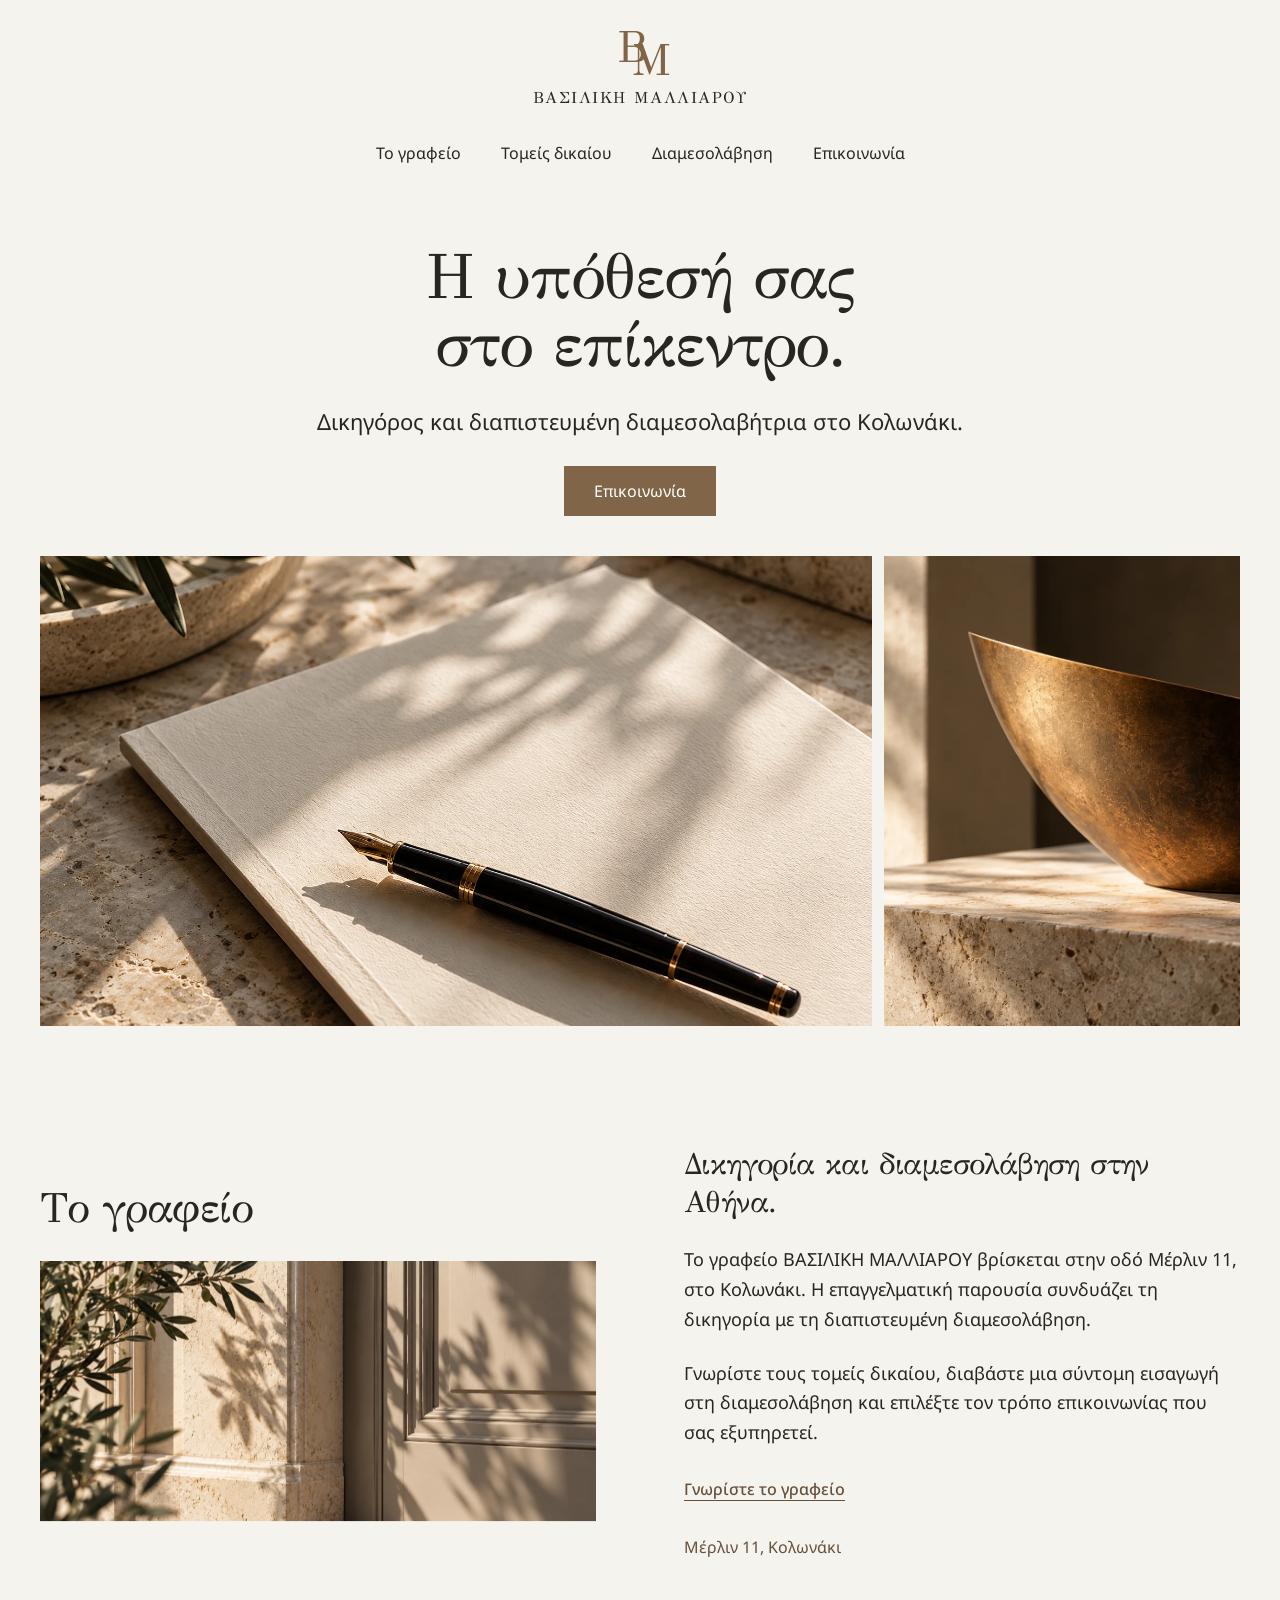
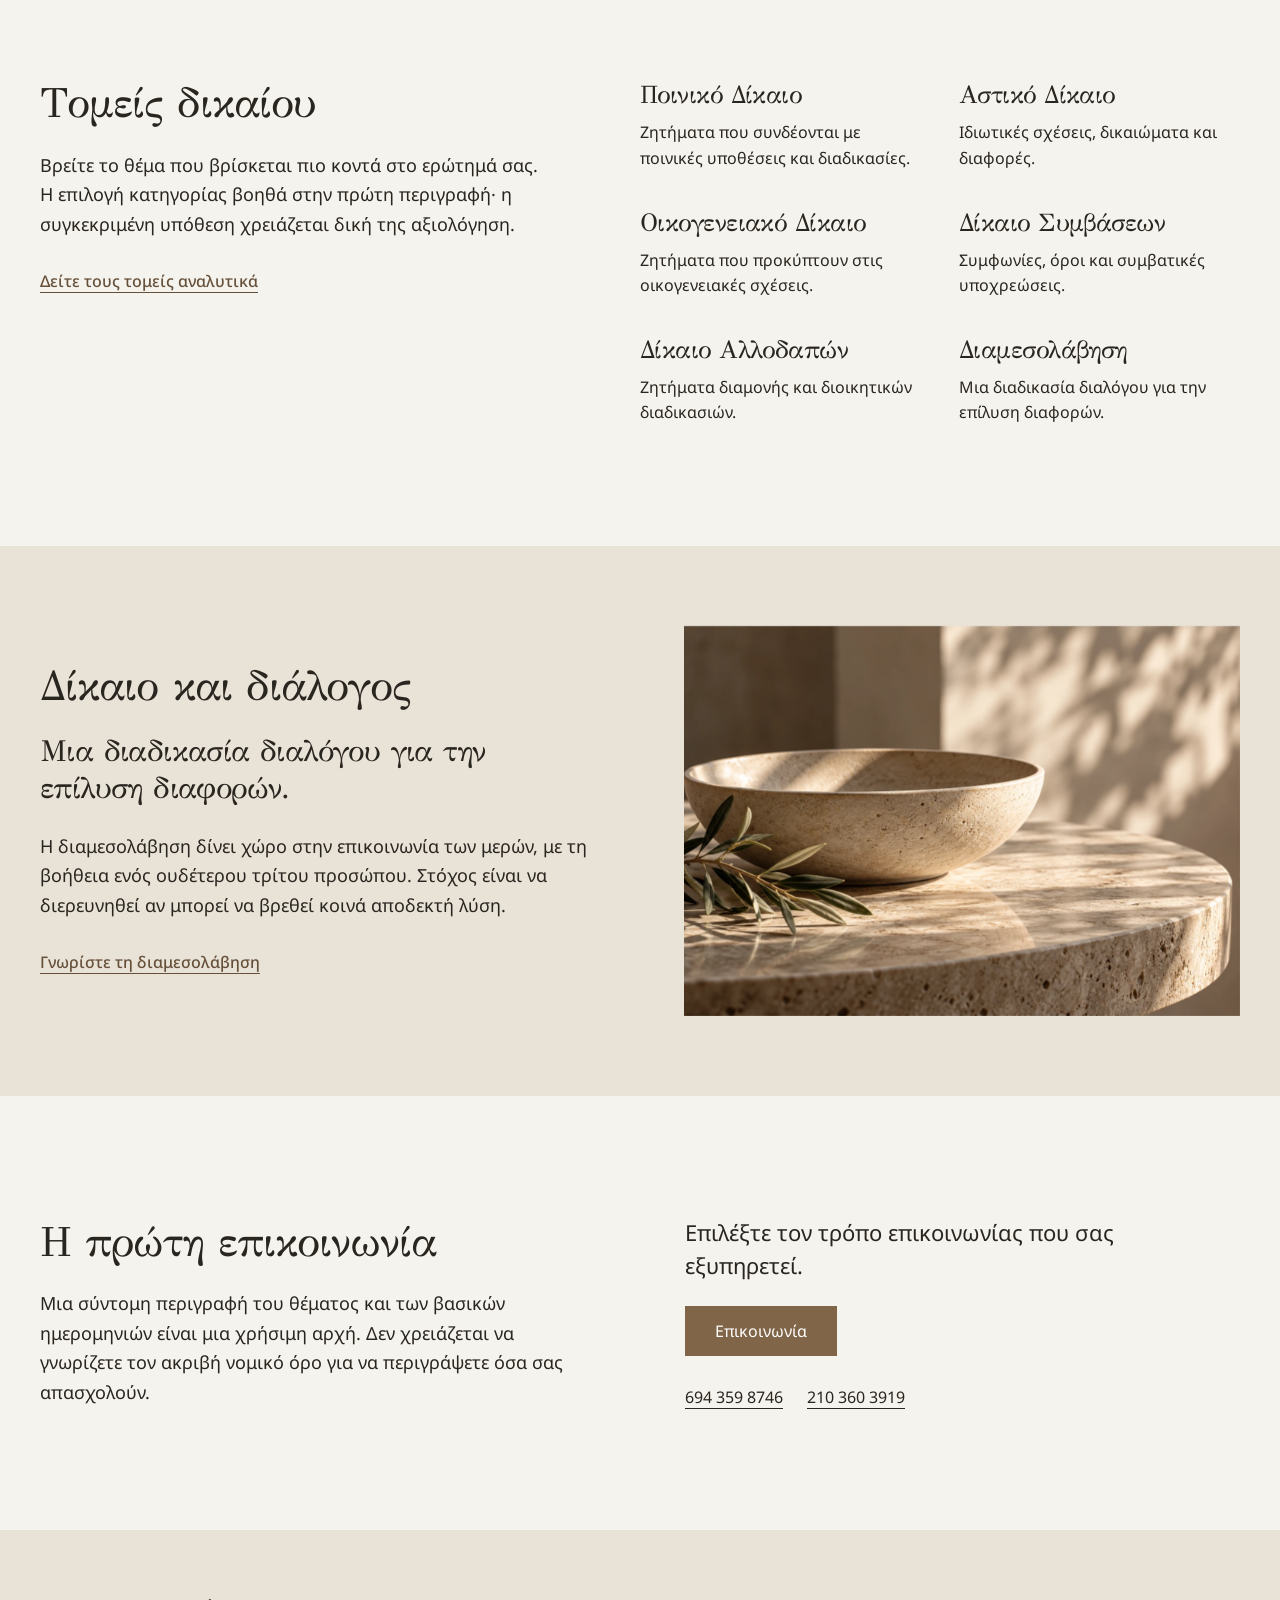
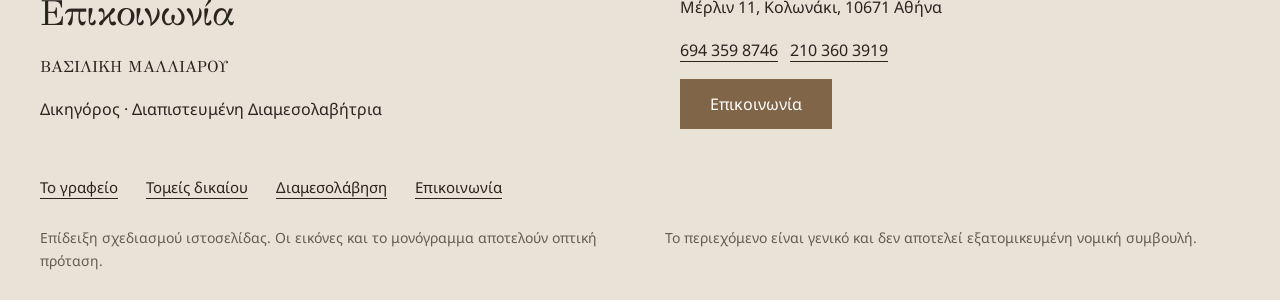
==== site/index.html @ a8877776 "Publish ivory and bronze law office demo" ====
<!doctype html>
<html lang="el"><head><meta charset="utf-8"><meta name="viewport" content="width=device-width,initial-scale=1"><meta name="robots" content="noindex,nofollow"><meta name="description" content="Δικηγορία και διαπιστευμένη διαμεσολάβηση στο Κολωνάκι. Το γραφείο, οι τομείς δικαίου και η επικοινωνία."><title>ΒΑΣΙΛΙΚΗ ΜΑΛΛΙΑΡΟΥ | Δικηγόρος στο Κολωνάκι</title><link rel="icon" href="favicon.svg" type="image/svg+xml"><link rel="preload" href="assets/gfs-didot.ttf" as="font" type="font/ttf" crossorigin><link rel="preload" href="assets/noto-sans.ttf" as="font" type="font/ttf" crossorigin><link rel="stylesheet" href="styles.css"><script src="site.js" defer></script></head><body><a class="skip" href="#main">Μετάβαση στο περιεχόμενο</a><header class="site-header"><div class="wrap header-inner"><a class="brand reveal" href="index.html" aria-label="ΒΑΣΙΛΙΚΗ ΜΑΛΛΙΑΡΟΥ — Αρχική"><span class="monogram" aria-hidden="true"><span>Β</span><span>Μ</span></span><span class="brand-name">ΒΑΣΙΛΙΚΗ ΜΑΛΛΙΑΡΟΥ</span></a><button class="menu-toggle" type="button" aria-controls="navigation" aria-expanded="false">Μενού</button><nav class="primary-nav reveal" id="navigation" aria-label="Κύρια πλοήγηση" style="--delay:60ms"><a href="grafeio.html">Το γραφείο</a><a href="tomeis.html">Τομείς δικαίου</a><a href="diamesolavisi.html">Διαμεσολάβηση</a><a href="epikoinonia.html">Επικοινωνία</a></nav></div></header><main id="main"><div class="wrap"><section class="hero"><h1 class="reveal" style="--delay:120ms">Η υπόθεσή σας<br>στο επίκεντρο.</h1><p class="lead reveal" style="--delay:180ms">Δικηγόρος και διαπιστευμένη διαμεσολαβήτρια στο Κολωνάκι.</p><div class="reveal" style="--delay:240ms"><a class="button" href="epikoinonia.html">Επικοινωνία</a></div></section><div class="hero-diptych"><figure class=" reveal"><img src="assets/paper-pen.webp" alt="" width="1600" height="1067" loading="eager" fetchpriority="high" decoding="async" style=""></figure><figure class=" reveal"><img src="assets/bronze-stone.webp" alt="" width="1600" height="1067" loading="lazy" decoding="async" style=""></figure></div><section class="section split"><div><h2 class="reveal">Το γραφείο</h2><figure class="office-photo reveal"><img src="assets/light-door.webp" alt="" width="1600" height="1067" loading="lazy" decoding="async" style=""></figure></div><div class="reveal"><p class="statement">Δικηγορία και διαμεσολάβηση στην Αθήνα.</p><p>Το γραφείο ΒΑΣΙΛΙΚΗ ΜΑΛΛΙΑΡΟΥ βρίσκεται στην οδό Μέρλιν 11, στο Κολωνάκι. Η επαγγελματική παρουσία συνδυάζει τη δικηγορία με τη διαπιστευμένη διαμεσολάβηση.</p><p>Γνωρίστε τους τομείς δικαίου, διαβάστε μια σύντομη εισαγωγή στη διαμεσολάβηση και επιλέξτε τον τρόπο επικοινωνίας που σας εξυπηρετεί.</p><a class="text-link" href="grafeio.html">Γνωρίστε το γραφείο</a><p class="location">Μέρλιν 11, Κολωνάκι</p></div></section><section class="section practice-overview" style="padding-top:0"><div class="section-heading reveal"><h2>Τομείς δικαίου</h2><p>Βρείτε το θέμα που βρίσκεται πιο κοντά στο ερώτημά σας. Η επιλογή κατηγορίας βοηθά στην πρώτη περιγραφή· η συγκεκριμένη υπόθεση χρειάζεται δική της αξιολόγηση.</p><a class="text-link" href="tomeis.html">Δείτε τους τομείς αναλυτικά</a></div><div class="practice-links"><a class="reveal" href="tomeis.html#poiniko"><h3>Ποινικό Δίκαιο</h3><p>Ζητήματα που συνδέονται με ποινικές υποθέσεις και διαδικασίες.</p></a><a class="reveal" href="tomeis.html#astiko"><h3>Αστικό Δίκαιο</h3><p>Ιδιωτικές σχέσεις, δικαιώματα και διαφορές.</p></a><a class="reveal" href="tomeis.html#oikogeneiako"><h3>Οικογενειακό Δίκαιο</h3><p>Ζητήματα που προκύπτουν στις οικογενειακές σχέσεις.</p></a><a class="reveal" href="tomeis.html#symvaseis"><h3>Δίκαιο Συμβάσεων</h3><p>Συμφωνίες, όροι και συμβατικές υποχρεώσεις.</p></a><a class="reveal" href="tomeis.html#allodapon"><h3>Δίκαιο Αλλοδαπών</h3><p>Ζητήματα διαμονής και διοικητικών διαδικασιών.</p></a><a class="reveal" href="tomeis.html#diamesolavisi"><h3>Διαμεσολάβηση</h3><p>Μια διαδικασία διαλόγου για την επίλυση διαφορών.</p></a></div></section></div><section class="tone"><div class="wrap split"><div class="reveal"><h2>Δίκαιο και διάλογος</h2><p class="statement">Μια διαδικασία διαλόγου για την επίλυση διαφορών.</p><p>Η διαμεσολάβηση δίνει χώρο στην επικοινωνία των μερών, με τη βοήθεια ενός ουδέτερου τρίτου προσώπου. Στόχος είναι να διερευνηθεί αν μπορεί να βρεθεί κοινά αποδεκτή λύση.</p><a class="text-link" href="diamesolavisi.html">Γνωρίστε τη διαμεσολάβηση</a></div><figure class="feature-photo reveal"><img src="assets/quiet-table.webp" alt="" width="1600" height="1067" loading="lazy" decoding="async" style=""></figure></div></section><section class="section wrap contact-close"><div class="reveal"><h2>Η πρώτη επικοινωνία</h2><p>Μια σύντομη περιγραφή του θέματος και των βασικών ημερομηνιών είναι μια χρήσιμη αρχή. Δεν χρειάζεται να γνωρίζετε τον ακριβή νομικό όρο για να περιγράψετε όσα σας απασχολούν.</p></div><div class="reveal"><p class="lead">Επιλέξτε τον τρόπο επικοινωνίας που σας εξυπηρετεί.</p><a class="button" href="epikoinonia.html">Επικοινωνία</a><div class="contact-inline"><a href="tel:+306943598746">694 359 8746</a><a href="tel:+302103603919">210 360 3919</a></div></div></section></main><footer class="site-footer"><div class="wrap"><div class="footer-main"><div><h2>Επικοινωνία</h2><p class="footer-brand">ΒΑΣΙΛΙΚΗ ΜΑΛΛΙΑΡΟΥ</p><p>Δικηγόρος · Διαπιστευμένη Διαμεσολαβήτρια</p></div><div><p>Μέρλιν 11, Κολωνάκι, 10671 Αθήνα</p><p><a href="tel:+306943598746">694 359 8746</a> &nbsp; <a href="tel:+302103603919">210 360 3919</a></p><a class="button" href="epikoinonia.html">Επικοινωνία</a></div></div><nav class="footer-links" aria-label="Πλοήγηση υποσέλιδου"><a href="grafeio.html">Το γραφείο</a><a href="tomeis.html">Τομείς δικαίου</a><a href="diamesolavisi.html">Διαμεσολάβηση</a><a href="epikoinonia.html">Επικοινωνία</a></nav><div class="footer-notes"><p>Επίδειξη σχεδιασμού ιστοσελίδας. Οι εικόνες και το μονόγραμμα αποτελούν οπτική πρόταση.</p><p>Το περιεχόμενο είναι γενικό και δεν αποτελεί εξατομικευμένη νομική συμβουλή.</p></div></div></footer></body></html>
---- site/styles.css ----
@font-face{font-family:'GFS Didot';src:url('assets/gfs-didot.ttf') format('truetype');font-weight:400;font-style:normal;font-display:swap}
@font-face{font-family:'Noto Sans';src:url('assets/noto-sans.ttf') format('truetype');font-weight:100 900;font-style:normal;font-display:swap}
:root{--ground:#F5F3ED;--surface:#E8E2D7;--white:#FCFBF8;--ink:#29251F;--muted:#655C50;--accent:#806548;--accent-hover:#66503A;--focus:#56412C;--error:#8E2922;--display:'GFS Didot',Georgia,serif;--body:'Noto Sans',Arial,sans-serif}
*{box-sizing:border-box}html{scroll-padding-top:24px}body{margin:0;background:var(--ground);color:var(--ink);font:400 18px/1.65 var(--body);-webkit-font-smoothing:antialiased}a{color:inherit;text-underline-offset:5px;text-decoration-thickness:1px}button,input,select,textarea{font:inherit}button,a{-webkit-tap-highlight-color:transparent}button{cursor:pointer}img{display:block;width:100%;height:100%;object-fit:cover}figure{margin:0}p{margin:0 0 24px}p:last-child{margin-bottom:0}h1,h2,h3{font-family:var(--display);font-weight:400;line-height:1.1;letter-spacing:-.022em;margin:0 0 24px;text-wrap:balance}h1{font-size:56px}h2{font-size:42px}h3{font-size:30px}small,.small{font-size:14px;line-height:1.6}.muted{color:var(--muted)}[hidden]{display:none!important}a:focus-visible,button:focus-visible,summary:focus-visible,input:focus-visible,select:focus-visible,textarea:focus-visible,[tabindex='-1']:focus-visible{outline:2px solid var(--focus);outline-offset:5px}a:focus-visible{border-radius:0}.wrap{width:min(1200px,calc(100% - 80px));margin-inline:auto}.skip{position:absolute;left:20px;top:-100px;z-index:20;background:var(--white);padding:12px 18px}.skip:focus{top:16px}.site-header{padding:24px 0 22px;text-align:center}.brand{display:inline-flex;flex-direction:column;align-items:center;text-decoration:none}.monogram{display:block;height:51px;width:61px;position:relative;font-family:var(--display);font-size:45px;line-height:1;color:var(--accent)}.monogram span:first-child{position:absolute;left:8px;top:0}.monogram span:last-child{position:absolute;left:22px;top:13px}.brand-name{font-family:var(--display);font-size:16px;letter-spacing:.09em;margin-top:10px}.primary-nav{display:flex;align-items:center;justify-content:center;gap:40px;margin-top:24px}.primary-nav a{text-decoration:none;font-size:16px;padding:5px 0}.primary-nav a[aria-current='page']{color:var(--accent);text-decoration:underline;text-decoration-thickness:2px;text-underline-offset:8px}.menu-toggle{display:none;background:transparent;color:var(--ink);border:0;padding:12px 0 12px 16px;font-size:16px}.button{display:inline-flex;align-items:center;justify-content:center;min-height:50px;padding:12px 30px;border:0;border-radius:0;background:var(--accent);color:#fff;font-size:16px;font-weight:400;line-height:1.5;text-decoration:none;transition:background-color 150ms ease-out,transform 150ms ease-out}.button.secondary{background:var(--surface);color:var(--ink)}.text-link{display:inline-block;font-size:16px;color:var(--accent-hover);padding:4px 0;font-weight:500}.hero{text-align:center;padding:49px 0 40px}.hero h1{font-size:64px;line-height:1.06;margin:0 auto 27px;max-width:760px}.hero .lead{max-width:790px;margin:0 auto 28px}.lead{font-size:22px;line-height:1.5}.hero-diptych{display:grid;grid-template-columns:7fr 3fr;gap:12px;height:470px}.hero-diptych figure{overflow:hidden}.section{padding-block:120px}.section-heading{max-width:650px}.split{display:grid;grid-template-columns:1fr 1fr;gap:88px;align-items:center}.split.start{align-items:start}.office-photo{height:260px;margin-top:30px}.statement{font:400 30px/1.25 var(--display);letter-spacing:-.02em}.location{margin-top:28px;font-size:16px;color:var(--accent-hover)}.practice-overview{display:grid;grid-template-columns:1fr 1.2fr;gap:100px}.practice-links{display:grid;grid-template-columns:1fr 1fr;gap:36px 38px}.practice-links a{display:block;text-decoration:none}.practice-links h3{font-size:25px;line-height:1.2;margin-bottom:10px}.practice-links p{font-size:16px;line-height:1.6}.tone{background:var(--surface)}.tone .wrap{padding-block:80px}.feature-photo{height:390px}.contact-close{display:grid;grid-template-columns:1fr 1fr;gap:90px;align-items:center}.contact-close .lead{max-width:510px}.contact-inline{font-size:16px;margin-top:28px;display:flex;flex-wrap:wrap;gap:8px 24px}.page-hero{display:grid;grid-template-columns:1fr 1fr;gap:88px;align-items:start;padding:66px 0 48px}.page-hero p{margin-bottom:24px}.wide-image{height:380px}.wide-image img{object-position:center 52%}.reading-split{display:grid;grid-template-columns:.85fr 1.15fr;gap:100px;align-items:start}.reading-split h2{max-width:400px}.roles{display:grid;grid-template-columns:1fr 1fr;gap:80px}.roles h3{font-size:32px}.preparation{display:grid;grid-template-columns:1fr 1fr;gap:80px}.address-list{margin:0}.address-list dt{font-size:15px;color:var(--muted);margin-top:24px}.address-list dt:first-child{margin-top:0}.address-list dd{margin:4px 0 0}.address-list a{overflow-wrap:anywhere}.practice-intro{padding:0 0 48px;max-width:840px}.practice-list{padding-bottom:112px}.practice-item{display:grid;grid-template-columns:1fr 1.25fr;gap:100px;padding:52px 0}.practice-item h2{font-size:36px;margin-bottom:0;max-width:440px}.practice-item:nth-child(even){background:var(--surface)}.practice-item:nth-child(even)>.wrap{padding-block:0}.practice-item .wrap{display:contents}.practice-item:nth-child(even){padding-inline:40px;margin-inline:-40px}.practice-item p{margin-bottom:20px}.faq-layout{display:grid;grid-template-columns:.8fr 1.2fr;gap:80px}.faq-list{display:grid;gap:12px}details{background:var(--white);padding:20px 24px}summary{cursor:pointer;font-size:17px;font-weight:500;list-style:none;display:flex;align-items:center;justify-content:space-between;gap:24px;min-height:32px}summary::-webkit-details-marker{display:none}summary:after{content:'+';font-size:26px;font-weight:400;line-height:1;flex:none;color:var(--accent)}details[open] summary:after{content:'−'}details p{font-size:17px;margin-top:20px}.faq-note{margin-top:28px}.mediation-image{height:410px}.process-list{padding:0;margin:0;list-style:none;display:grid;gap:34px}.process-list li{padding-left:0}.process-list h3{font-size:28px;margin-bottom:12px}.contact-layout{display:grid;grid-template-columns:.8fr 1.2fr;gap:100px;padding-bottom:112px}.contact-details h2{font-size:32px}.contact-details .contact-photo{height:280px;margin-top:40px}.form-panel{background:var(--white);padding:36px}.form-panel h2{font-size:32px}.demo-notice{background:var(--surface);padding:18px 20px;font-size:15px;line-height:1.6;margin:24px 0}.form-note{font-size:14px;color:var(--muted);margin-bottom:24px}fieldset{margin:0;padding:0;border:0;min-width:0}.form-grid{display:grid;grid-template-columns:1fr 1fr;gap:24px}.field{margin-bottom:24px;min-width:0}.form-grid .field{margin:0}.field.full{grid-column:1 / -1}label{display:block;font-size:16px;margin-bottom:8px;font-weight:500}input,select,textarea{display:block;width:100%;min-width:0;background:var(--ground);color:var(--ink);border:1px solid #978977;border-radius:0;padding:12px 13px;font-size:16px;line-height:1.5}input,select{min-height:50px}textarea{resize:vertical;min-height:160px}input[aria-invalid='true'],select[aria-invalid='true'],textarea[aria-invalid='true']{border:2px solid var(--error);padding:11px 12px}.hint{font-size:14px;color:var(--muted);line-height:1.5;margin:8px 0 0}.error{font-size:14px;color:var(--error);line-height:1.5;margin:8px 0 0}.error:empty{display:none}.form-actions{display:flex;gap:16px;flex-wrap:wrap;margin-top:28px}.form-summary{font-size:15px;color:var(--error);margin:20px 0 0}.form-status{font-size:15px;margin:16px 0 0}.preview{background:var(--surface);padding:28px;margin-top:32px}.preview h3{font-size:27px}.preview-status{font-weight:500;margin-bottom:16px}.preview dl{margin:24px 0}.preview dt{font-size:14px;color:var(--muted);margin-top:16px}.preview dd{margin:4px 0 0;white-space:pre-wrap;overflow-wrap:anywhere}.site-footer{background:var(--surface);padding:64px 0 28px}.footer-main{display:grid;grid-template-columns:1fr 1fr;gap:80px}.footer-main h2{font-size:36px;margin-bottom:20px}.footer-main p{font-size:16px;margin-bottom:16px}.footer-brand{font-family:var(--display);font-size:21px}.footer-links{display:flex;gap:16px 28px;flex-wrap:wrap;font-size:15px;margin:36px 0 28px}.footer-notes{display:grid;grid-template-columns:1fr 1fr;gap:50px;color:var(--muted);font-size:14px;line-height:1.6}.footer-notes p{margin:0}.source-link{font-size:14px;margin-top:28px}.visually-hidden{position:absolute;width:1px;height:1px;padding:0;margin:-1px;overflow:hidden;clip:rect(0,0,0,0);white-space:nowrap;border:0}
@media(hover:hover){.button:hover{background:var(--accent-hover)}.button.secondary:hover{background:#dcd3c5}.primary-nav a:hover,.text-link:hover,.footer-links a:hover{color:var(--accent-hover);text-decoration:underline}.practice-links a:hover h3{text-decoration:underline;text-underline-offset:6px}.brand:hover .monogram{color:var(--accent-hover)}}
@media(prefers-reduced-motion:no-preference){.button:not(:disabled):active{transform:scale(.96)}.reveal.in-view{animation:arrive 550ms ease-out both;animation-delay:var(--delay,0ms)}@keyframes arrive{from{opacity:0;transform:translateY(12px)}to{opacity:1;transform:translateY(0)}}}
@media(min-width:701px) and (max-width:1000px){.wrap{width:calc(100% - 48px)}.split,.page-hero,.contact-close{gap:48px}.practice-overview,.reading-split,.contact-layout{gap:48px}.hero h1{font-size:58px}.hero-diptych{height:390px}.section{padding-block:88px}.practice-links{grid-template-columns:1fr;gap:28px}.practice-item{gap:48px}.practice-item:nth-child(even){padding-inline:24px;margin-inline:-24px}.form-panel{padding:28px}.form-grid{grid-template-columns:1fr}.roles,.preparation,.faq-layout{gap:48px}.contact-layout{grid-template-columns:.85fr 1.15fr}.brand-name{font-size:15px}h2{font-size:36px}.statement{font-size:27px}}
@media(max-width:700px){body{font-size:17px;line-height:1.65}.wrap{width:calc(100% - 40px)}h1{font-size:38px}h2{font-size:30px;line-height:1.15}h3{font-size:26px}.lead{font-size:19px}.site-header{padding:18px 0;text-align:left}.header-inner{display:flex;align-items:center;justify-content:space-between;gap:12px;flex-wrap:wrap}.brand{align-items:flex-start}.brand .monogram{height:38px;width:44px;font-size:33px}.monogram span:first-child{left:2px}.monogram span:last-child{left:13px;top:10px}.brand-name{font-size:13px;letter-spacing:.06em;margin-top:8px}.menu-toggle{display:block;min-height:44px}.primary-nav{display:flex;width:100%;margin-top:18px;padding:16px 0 8px;align-items:flex-start;gap:4px;flex-direction:column}.primary-nav a{padding:10px 0;font-size:17px}.js .primary-nav{display:none}.js .primary-nav.is-open{display:flex}.hero{padding:34px 0 32px}.hero h1{font-size:40px;line-height:1.08;margin-bottom:24px;max-width:355px}.hero .lead{margin-bottom:24px}.hero-diptych{display:grid;grid-template-columns:1fr;height:auto;gap:10px}.hero-diptych figure:first-child{height:270px}.hero-diptych figure:last-child{height:160px}.hero-diptych figure:last-child img{object-position:center 57%}.section{padding-block:72px}.split,.practice-overview,.contact-close,.page-hero,.reading-split,.roles,.preparation,.faq-layout,.contact-layout,.footer-main,.footer-notes{grid-template-columns:1fr;gap:32px}.office-photo{height:240px;margin-top:24px}.statement{font-size:26px;line-height:1.3}.practice-links{grid-template-columns:1fr;gap:28px}.practice-links h3{font-size:25px;margin-bottom:8px}.practice-links p{font-size:16px}.tone .wrap{padding-block:56px}.feature-photo{height:280px}.page-hero{padding:42px 0 32px;gap:0}.page-hero h1{margin-bottom:24px}.wide-image{height:260px}.mediation-image{height:270px}.contact-inline{margin-top:24px;gap:8px 16px}.practice-intro{padding-bottom:24px}.practice-list{padding-bottom:72px}.practice-item{grid-template-columns:1fr;gap:18px;padding-block:36px}.practice-item h2{font-size:30px}.practice-item:nth-child(even){padding-inline:20px;margin-inline:-20px}.faq-layout{gap:20px}details{padding:18px 20px}summary{font-size:16px;gap:18px}.contact-layout{padding-bottom:72px;gap:48px}.contact-details h2,.form-panel h2{font-size:28px}.contact-details .contact-photo{height:200px;margin-top:28px}.form-panel{padding:24px 20px;margin-inline:-20px}.form-grid{grid-template-columns:1fr;gap:24px}.form-actions .button{width:100%}.preview{padding:24px 18px}.preview h3{font-size:25px}.footer-main{gap:32px}.site-footer{padding:48px 0 24px}.footer-main h2{font-size:30px}.footer-brand{font-size:19px}.footer-links{margin:28px 0 24px;gap:16px 24px}.footer-notes{gap:16px}.button{padding-inline:26px}.source-link{margin-top:24px}}
@media(forced-colors:active){.button{border:1px solid ButtonText}input,select,textarea{border:1px solid CanvasText}.primary-nav a[aria-current='page']{text-decoration:underline}}
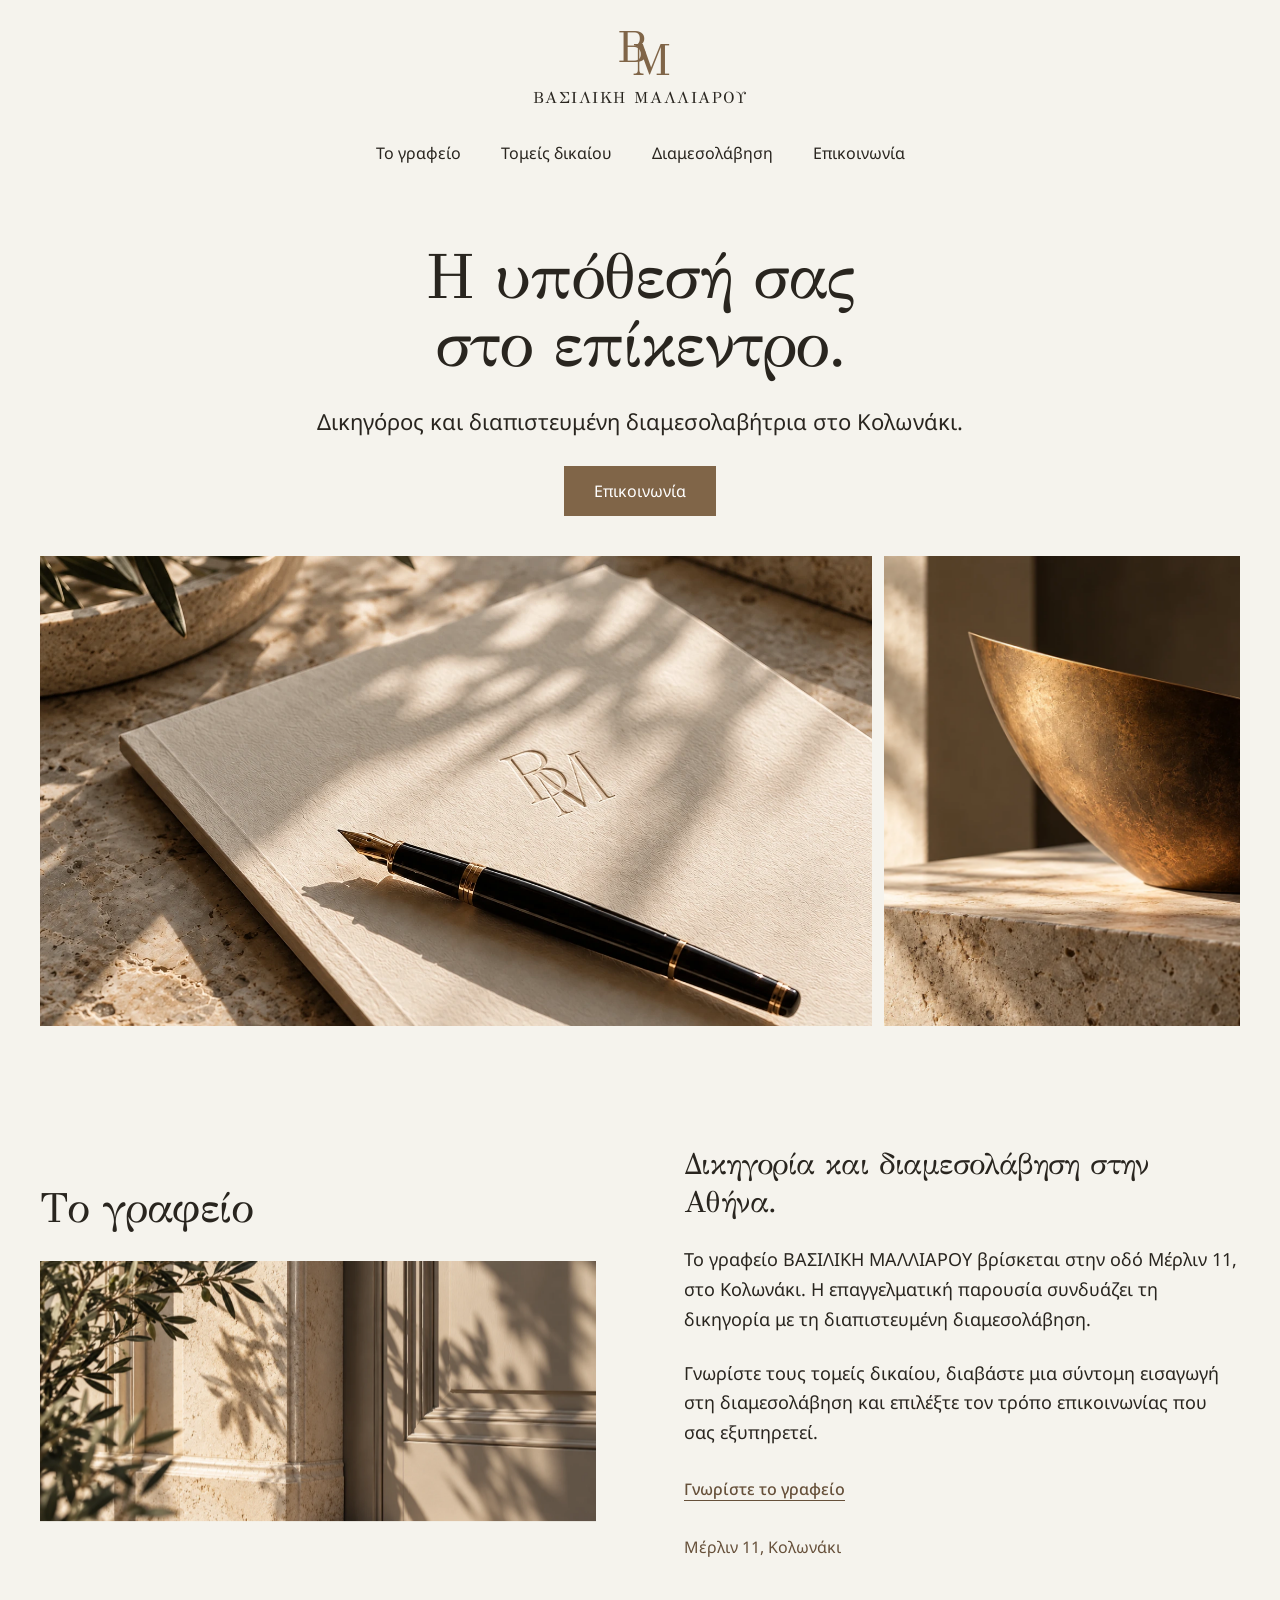
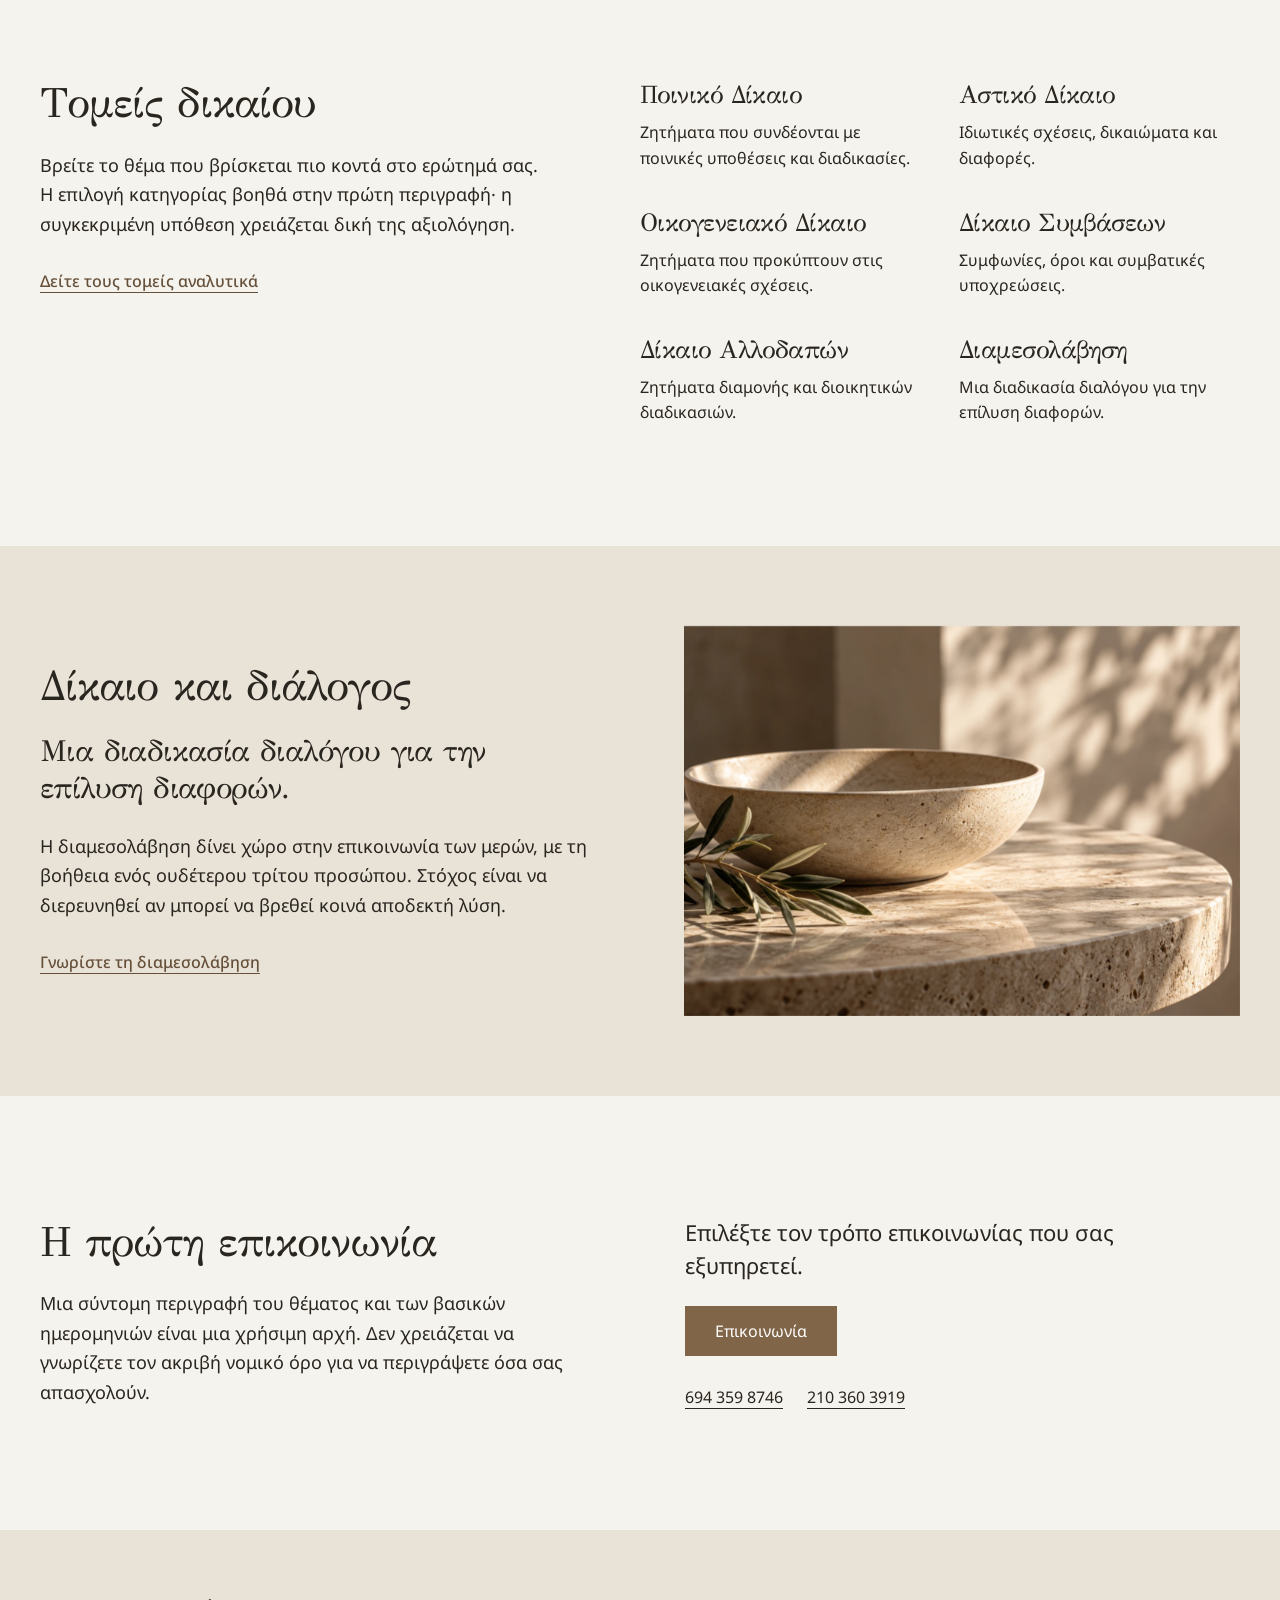
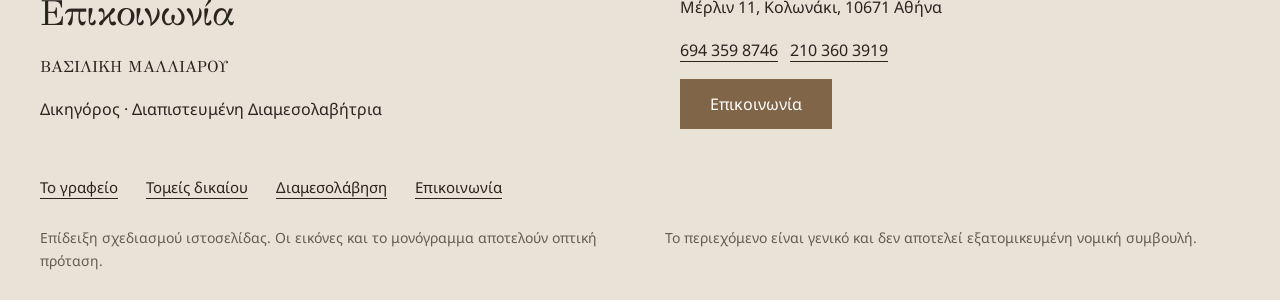
==== commit 57989797: "Add embossed BM monogram to paper photograph" ====
--- a/site/index.html
+++ b/site/index.html
@@ -1,2 +1,2 @@
 <!doctype html>
-<html lang="el"><head><meta charset="utf-8"><meta name="viewport" content="width=device-width,initial-scale=1"><meta name="robots" content="noindex,nofollow"><meta name="description" content="Δικηγορία και διαπιστευμένη διαμεσολάβηση στο Κολωνάκι. Το γραφείο, οι τομείς δικαίου και η επικοινωνία."><title>ΒΑΣΙΛΙΚΗ ΜΑΛΛΙΑΡΟΥ | Δικηγόρος στο Κολωνάκι</title><link rel="icon" href="favicon.svg" type="image/svg+xml"><link rel="preload" href="assets/gfs-didot.ttf" as="font" type="font/ttf" crossorigin><link rel="preload" href="assets/noto-sans.ttf" as="font" type="font/ttf" crossorigin><link rel="stylesheet" href="styles.css"><script src="site.js" defer></script></head><body><a class="skip" href="#main">Μετάβαση στο περιεχόμενο</a><header class="site-header"><div class="wrap header-inner"><a class="brand reveal" href="index.html" aria-label="ΒΑΣΙΛΙΚΗ ΜΑΛΛΙΑΡΟΥ — Αρχική"><span class="monogram" aria-hidden="true"><span>Β</span><span>Μ</span></span><span class="brand-name">ΒΑΣΙΛΙΚΗ ΜΑΛΛΙΑΡΟΥ</span></a><button class="menu-toggle" type="button" aria-controls="navigation" aria-expanded="false">Μενού</button><nav class="primary-nav reveal" id="navigation" aria-label="Κύρια πλοήγηση" style="--delay:60ms"><a href="grafeio.html">Το γραφείο</a><a href="tomeis.html">Τομείς δικαίου</a><a href="diamesolavisi.html">Διαμεσολάβηση</a><a href="epikoinonia.html">Επικοινωνία</a></nav></div></header><main id="main"><div class="wrap"><section class="hero"><h1 class="reveal" style="--delay:120ms">Η υπόθεσή σας<br>στο επίκεντρο.</h1><p class="lead reveal" style="--delay:180ms">Δικηγόρος και διαπιστευμένη διαμεσολαβήτρια στο Κολωνάκι.</p><div class="reveal" style="--delay:240ms"><a class="button" href="epikoinonia.html">Επικοινωνία</a></div></section><div class="hero-diptych"><figure class=" reveal"><img src="assets/paper-pen.webp" alt="" width="1600" height="1067" loading="eager" fetchpriority="high" decoding="async" style=""></figure><figure class=" reveal"><img src="assets/bronze-stone.webp" alt="" width="1600" height="1067" loading="lazy" decoding="async" style=""></figure></div><section class="section split"><div><h2 class="reveal">Το γραφείο</h2><figure class="office-photo reveal"><img src="assets/light-door.webp" alt="" width="1600" height="1067" loading="lazy" decoding="async" style=""></figure></div><div class="reveal"><p class="statement">Δικηγορία και διαμεσολάβηση στην Αθήνα.</p><p>Το γραφείο ΒΑΣΙΛΙΚΗ ΜΑΛΛΙΑΡΟΥ βρίσκεται στην οδό Μέρλιν 11, στο Κολωνάκι. Η επαγγελματική παρουσία συνδυάζει τη δικηγορία με τη διαπιστευμένη διαμεσολάβηση.</p><p>Γνωρίστε τους τομείς δικαίου, διαβάστε μια σύντομη εισαγωγή στη διαμεσολάβηση και επιλέξτε τον τρόπο επικοινωνίας που σας εξυπηρετεί.</p><a class="text-link" href="grafeio.html">Γνωρίστε το γραφείο</a><p class="location">Μέρλιν 11, Κολωνάκι</p></div></section><section class="section practice-overview" style="padding-top:0"><div class="section-heading reveal"><h2>Τομείς δικαίου</h2><p>Βρείτε το θέμα που βρίσκεται πιο κοντά στο ερώτημά σας. Η επιλογή κατηγορίας βοηθά στην πρώτη περιγραφή· η συγκεκριμένη υπόθεση χρειάζεται δική της αξιολόγηση.</p><a class="text-link" href="tomeis.html">Δείτε τους τομείς αναλυτικά</a></div><div class="practice-links"><a class="reveal" href="tomeis.html#poiniko"><h3>Ποινικό Δίκαιο</h3><p>Ζητήματα που συνδέονται με ποινικές υποθέσεις και διαδικασίες.</p></a><a class="reveal" href="tomeis.html#astiko"><h3>Αστικό Δίκαιο</h3><p>Ιδιωτικές σχέσεις, δικαιώματα και διαφορές.</p></a><a class="reveal" href="tomeis.html#oikogeneiako"><h3>Οικογενειακό Δίκαιο</h3><p>Ζητήματα που προκύπτουν στις οικογενειακές σχέσεις.</p></a><a class="reveal" href="tomeis.html#symvaseis"><h3>Δίκαιο Συμβάσεων</h3><p>Συμφωνίες, όροι και συμβατικές υποχρεώσεις.</p></a><a class="reveal" href="tomeis.html#allodapon"><h3>Δίκαιο Αλλοδαπών</h3><p>Ζητήματα διαμονής και διοικητικών διαδικασιών.</p></a><a class="reveal" href="tomeis.html#diamesolavisi"><h3>Διαμεσολάβηση</h3><p>Μια διαδικασία διαλόγου για την επίλυση διαφορών.</p></a></div></section></div><section class="tone"><div class="wrap split"><div class="reveal"><h2>Δίκαιο και διάλογος</h2><p class="statement">Μια διαδικασία διαλόγου για την επίλυση διαφορών.</p><p>Η διαμεσολάβηση δίνει χώρο στην επικοινωνία των μερών, με τη βοήθεια ενός ουδέτερου τρίτου προσώπου. Στόχος είναι να διερευνηθεί αν μπορεί να βρεθεί κοινά αποδεκτή λύση.</p><a class="text-link" href="diamesolavisi.html">Γνωρίστε τη διαμεσολάβηση</a></div><figure class="feature-photo reveal"><img src="assets/quiet-table.webp" alt="" width="1600" height="1067" loading="lazy" decoding="async" style=""></figure></div></section><section class="section wrap contact-close"><div class="reveal"><h2>Η πρώτη επικοινωνία</h2><p>Μια σύντομη περιγραφή του θέματος και των βασικών ημερομηνιών είναι μια χρήσιμη αρχή. Δεν χρειάζεται να γνωρίζετε τον ακριβή νομικό όρο για να περιγράψετε όσα σας απασχολούν.</p></div><div class="reveal"><p class="lead">Επιλέξτε τον τρόπο επικοινωνίας που σας εξυπηρετεί.</p><a class="button" href="epikoinonia.html">Επικοινωνία</a><div class="contact-inline"><a href="tel:+306943598746">694 359 8746</a><a href="tel:+302103603919">210 360 3919</a></div></div></section></main><footer class="site-footer"><div class="wrap"><div class="footer-main"><div><h2>Επικοινωνία</h2><p class="footer-brand">ΒΑΣΙΛΙΚΗ ΜΑΛΛΙΑΡΟΥ</p><p>Δικηγόρος · Διαπιστευμένη Διαμεσολαβήτρια</p></div><div><p>Μέρλιν 11, Κολωνάκι, 10671 Αθήνα</p><p><a href="tel:+306943598746">694 359 8746</a> &nbsp; <a href="tel:+302103603919">210 360 3919</a></p><a class="button" href="epikoinonia.html">Επικοινωνία</a></div></div><nav class="footer-links" aria-label="Πλοήγηση υποσέλιδου"><a href="grafeio.html">Το γραφείο</a><a href="tomeis.html">Τομείς δικαίου</a><a href="diamesolavisi.html">Διαμεσολάβηση</a><a href="epikoinonia.html">Επικοινωνία</a></nav><div class="footer-notes"><p>Επίδειξη σχεδιασμού ιστοσελίδας. Οι εικόνες και το μονόγραμμα αποτελούν οπτική πρόταση.</p><p>Το περιεχόμενο είναι γενικό και δεν αποτελεί εξατομικευμένη νομική συμβουλή.</p></div></div></footer></body></html>+<html lang="el"><head><meta charset="utf-8"><meta name="viewport" content="width=device-width,initial-scale=1"><meta name="robots" content="noindex,nofollow"><meta name="description" content="Δικηγορία και διαπιστευμένη διαμεσολάβηση στο Κολωνάκι. Το γραφείο, οι τομείς δικαίου και η επικοινωνία."><title>ΒΑΣΙΛΙΚΗ ΜΑΛΛΙΑΡΟΥ | Δικηγόρος στο Κολωνάκι</title><link rel="icon" href="favicon.svg" type="image/svg+xml"><link rel="preload" href="assets/gfs-didot.ttf" as="font" type="font/ttf" crossorigin><link rel="preload" href="assets/noto-sans.ttf" as="font" type="font/ttf" crossorigin><link rel="stylesheet" href="styles.css"><script src="site.js" defer></script></head><body><a class="skip" href="#main">Μετάβαση στο περιεχόμενο</a><header class="site-header"><div class="wrap header-inner"><a class="brand reveal" href="index.html" aria-label="ΒΑΣΙΛΙΚΗ ΜΑΛΛΙΑΡΟΥ — Αρχική"><span class="monogram" aria-hidden="true"><span>Β</span><span>Μ</span></span><span class="brand-name">ΒΑΣΙΛΙΚΗ ΜΑΛΛΙΑΡΟΥ</span></a><button class="menu-toggle" type="button" aria-controls="navigation" aria-expanded="false">Μενού</button><nav class="primary-nav reveal" id="navigation" aria-label="Κύρια πλοήγηση" style="--delay:60ms"><a href="grafeio.html">Το γραφείο</a><a href="tomeis.html">Τομείς δικαίου</a><a href="diamesolavisi.html">Διαμεσολάβηση</a><a href="epikoinonia.html">Επικοινωνία</a></nav></div></header><main id="main"><div class="wrap"><section class="hero"><h1 class="reveal" style="--delay:120ms">Η υπόθεσή σας<br>στο επίκεντρο.</h1><p class="lead reveal" style="--delay:180ms">Δικηγόρος και διαπιστευμένη διαμεσολαβήτρια στο Κολωνάκι.</p><div class="reveal" style="--delay:240ms"><a class="button" href="epikoinonia.html">Επικοινωνία</a></div></section><div class="hero-diptych"><figure class=" reveal"><img src="assets/paper-pen.webp?v=bm-1" alt="" width="1600" height="1067" loading="eager" fetchpriority="high" decoding="async" style=""></figure><figure class=" reveal"><img src="assets/bronze-stone.webp" alt="" width="1600" height="1067" loading="lazy" decoding="async" style=""></figure></div><section class="section split"><div><h2 class="reveal">Το γραφείο</h2><figure class="office-photo reveal"><img src="assets/light-door.webp" alt="" width="1600" height="1067" loading="lazy" decoding="async" style=""></figure></div><div class="reveal"><p class="statement">Δικηγορία και διαμεσολάβηση στην Αθήνα.</p><p>Το γραφείο ΒΑΣΙΛΙΚΗ ΜΑΛΛΙΑΡΟΥ βρίσκεται στην οδό Μέρλιν 11, στο Κολωνάκι. Η επαγγελματική παρουσία συνδυάζει τη δικηγορία με τη διαπιστευμένη διαμεσολάβηση.</p><p>Γνωρίστε τους τομείς δικαίου, διαβάστε μια σύντομη εισαγωγή στη διαμεσολάβηση και επιλέξτε τον τρόπο επικοινωνίας που σας εξυπηρετεί.</p><a class="text-link" href="grafeio.html">Γνωρίστε το γραφείο</a><p class="location">Μέρλιν 11, Κολωνάκι</p></div></section><section class="section practice-overview" style="padding-top:0"><div class="section-heading reveal"><h2>Τομείς δικαίου</h2><p>Βρείτε το θέμα που βρίσκεται πιο κοντά στο ερώτημά σας. Η επιλογή κατηγορίας βοηθά στην πρώτη περιγραφή· η συγκεκριμένη υπόθεση χρειάζεται δική της αξιολόγηση.</p><a class="text-link" href="tomeis.html">Δείτε τους τομείς αναλυτικά</a></div><div class="practice-links"><a class="reveal" href="tomeis.html#poiniko"><h3>Ποινικό Δίκαιο</h3><p>Ζητήματα που συνδέονται με ποινικές υποθέσεις και διαδικασίες.</p></a><a class="reveal" href="tomeis.html#astiko"><h3>Αστικό Δίκαιο</h3><p>Ιδιωτικές σχέσεις, δικαιώματα και διαφορές.</p></a><a class="reveal" href="tomeis.html#oikogeneiako"><h3>Οικογενειακό Δίκαιο</h3><p>Ζητήματα που προκύπτουν στις οικογενειακές σχέσεις.</p></a><a class="reveal" href="tomeis.html#symvaseis"><h3>Δίκαιο Συμβάσεων</h3><p>Συμφωνίες, όροι και συμβατικές υποχρεώσεις.</p></a><a class="reveal" href="tomeis.html#allodapon"><h3>Δίκαιο Αλλοδαπών</h3><p>Ζητήματα διαμονής και διοικητικών διαδικασιών.</p></a><a class="reveal" href="tomeis.html#diamesolavisi"><h3>Διαμεσολάβηση</h3><p>Μια διαδικασία διαλόγου για την επίλυση διαφορών.</p></a></div></section></div><section class="tone"><div class="wrap split"><div class="reveal"><h2>Δίκαιο και διάλογος</h2><p class="statement">Μια διαδικασία διαλόγου για την επίλυση διαφορών.</p><p>Η διαμεσολάβηση δίνει χώρο στην επικοινωνία των μερών, με τη βοήθεια ενός ουδέτερου τρίτου προσώπου. Στόχος είναι να διερευνηθεί αν μπορεί να βρεθεί κοινά αποδεκτή λύση.</p><a class="text-link" href="diamesolavisi.html">Γνωρίστε τη διαμεσολάβηση</a></div><figure class="feature-photo reveal"><img src="assets/quiet-table.webp" alt="" width="1600" height="1067" loading="lazy" decoding="async" style=""></figure></div></section><section class="section wrap contact-close"><div class="reveal"><h2>Η πρώτη επικοινωνία</h2><p>Μια σύντομη περιγραφή του θέματος και των βασικών ημερομηνιών είναι μια χρήσιμη αρχή. Δεν χρειάζεται να γνωρίζετε τον ακριβή νομικό όρο για να περιγράψετε όσα σας απασχολούν.</p></div><div class="reveal"><p class="lead">Επιλέξτε τον τρόπο επικοινωνίας που σας εξυπηρετεί.</p><a class="button" href="epikoinonia.html">Επικοινωνία</a><div class="contact-inline"><a href="tel:+306943598746">694 359 8746</a><a href="tel:+302103603919">210 360 3919</a></div></div></section></main><footer class="site-footer"><div class="wrap"><div class="footer-main"><div><h2>Επικοινωνία</h2><p class="footer-brand">ΒΑΣΙΛΙΚΗ ΜΑΛΛΙΑΡΟΥ</p><p>Δικηγόρος · Διαπιστευμένη Διαμεσολαβήτρια</p></div><div><p>Μέρλιν 11, Κολωνάκι, 10671 Αθήνα</p><p><a href="tel:+306943598746">694 359 8746</a> &nbsp; <a href="tel:+302103603919">210 360 3919</a></p><a class="button" href="epikoinonia.html">Επικοινωνία</a></div></div><nav class="footer-links" aria-label="Πλοήγηση υποσέλιδου"><a href="grafeio.html">Το γραφείο</a><a href="tomeis.html">Τομείς δικαίου</a><a href="diamesolavisi.html">Διαμεσολάβηση</a><a href="epikoinonia.html">Επικοινωνία</a></nav><div class="footer-notes"><p>Επίδειξη σχεδιασμού ιστοσελίδας. Οι εικόνες και το μονόγραμμα αποτελούν οπτική πρόταση.</p><p>Το περιεχόμενο είναι γενικό και δεν αποτελεί εξατομικευμένη νομική συμβουλή.</p></div></div></footer></body></html>
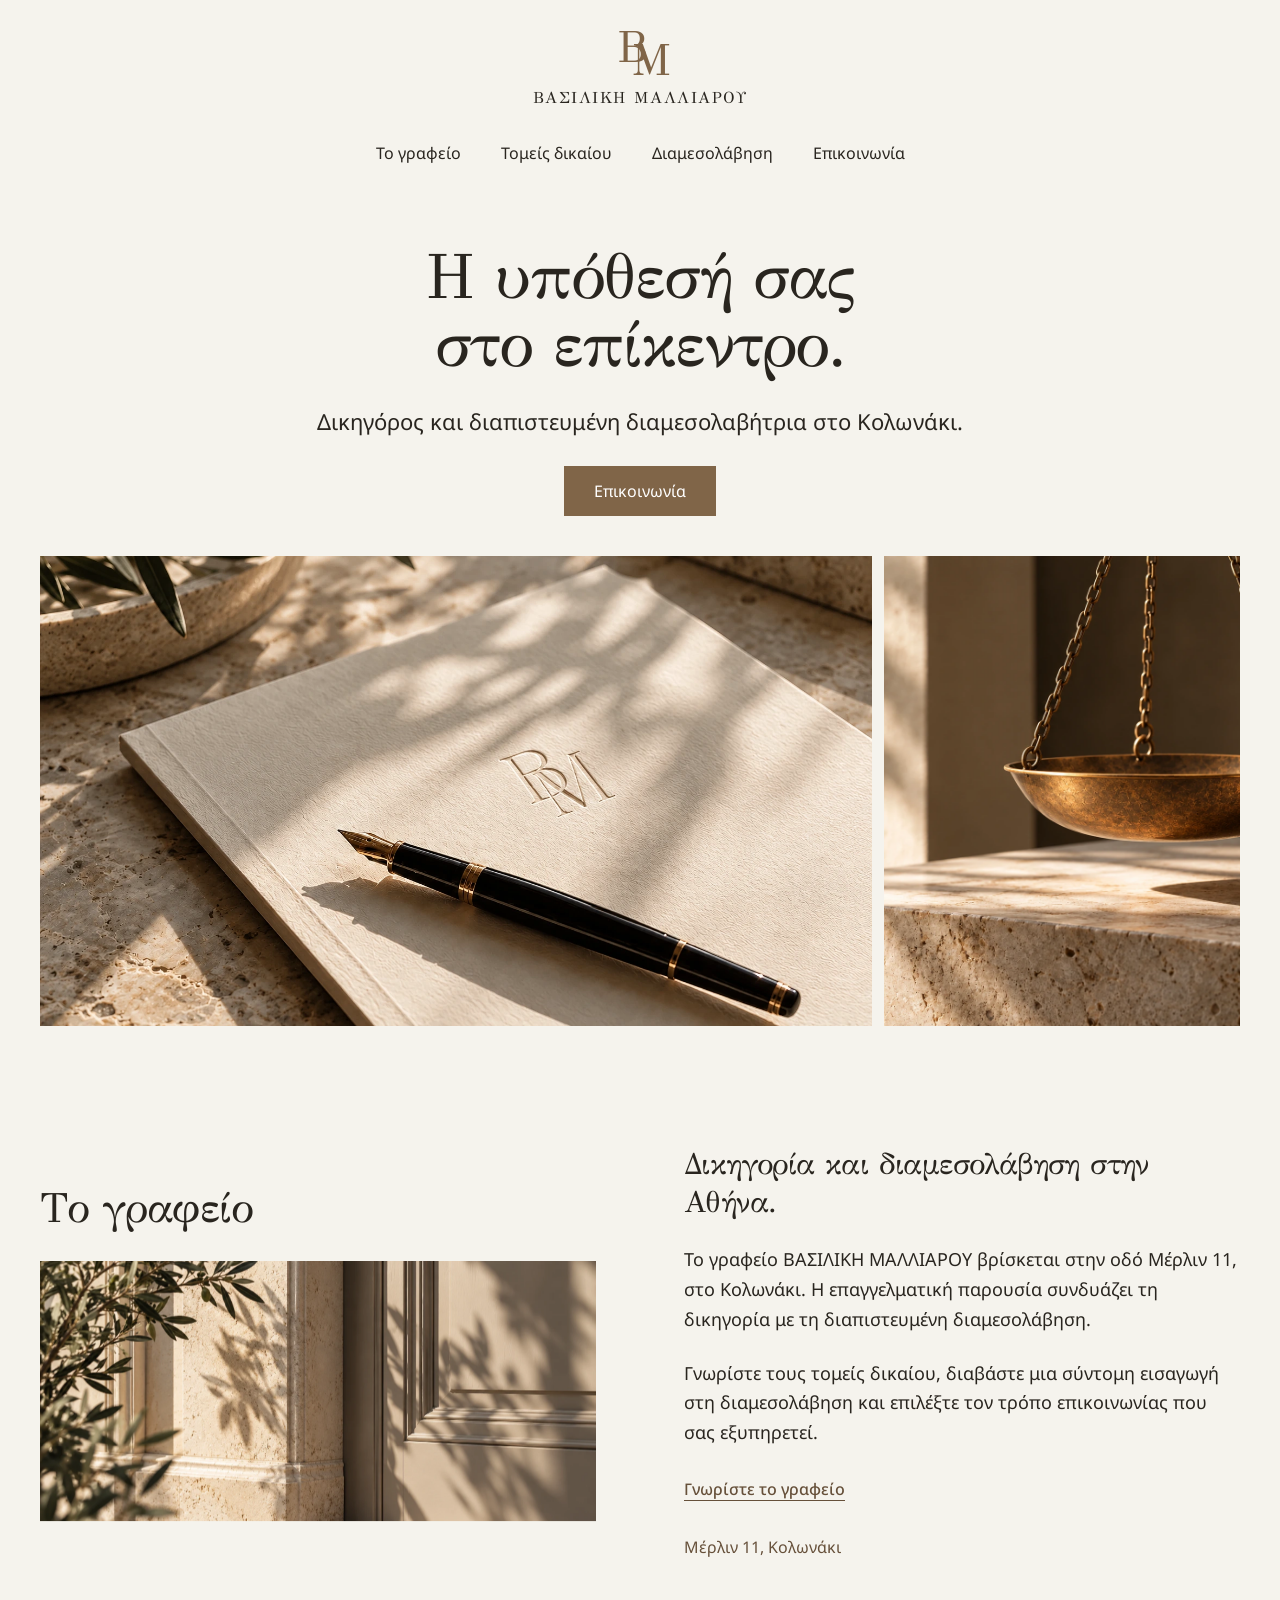
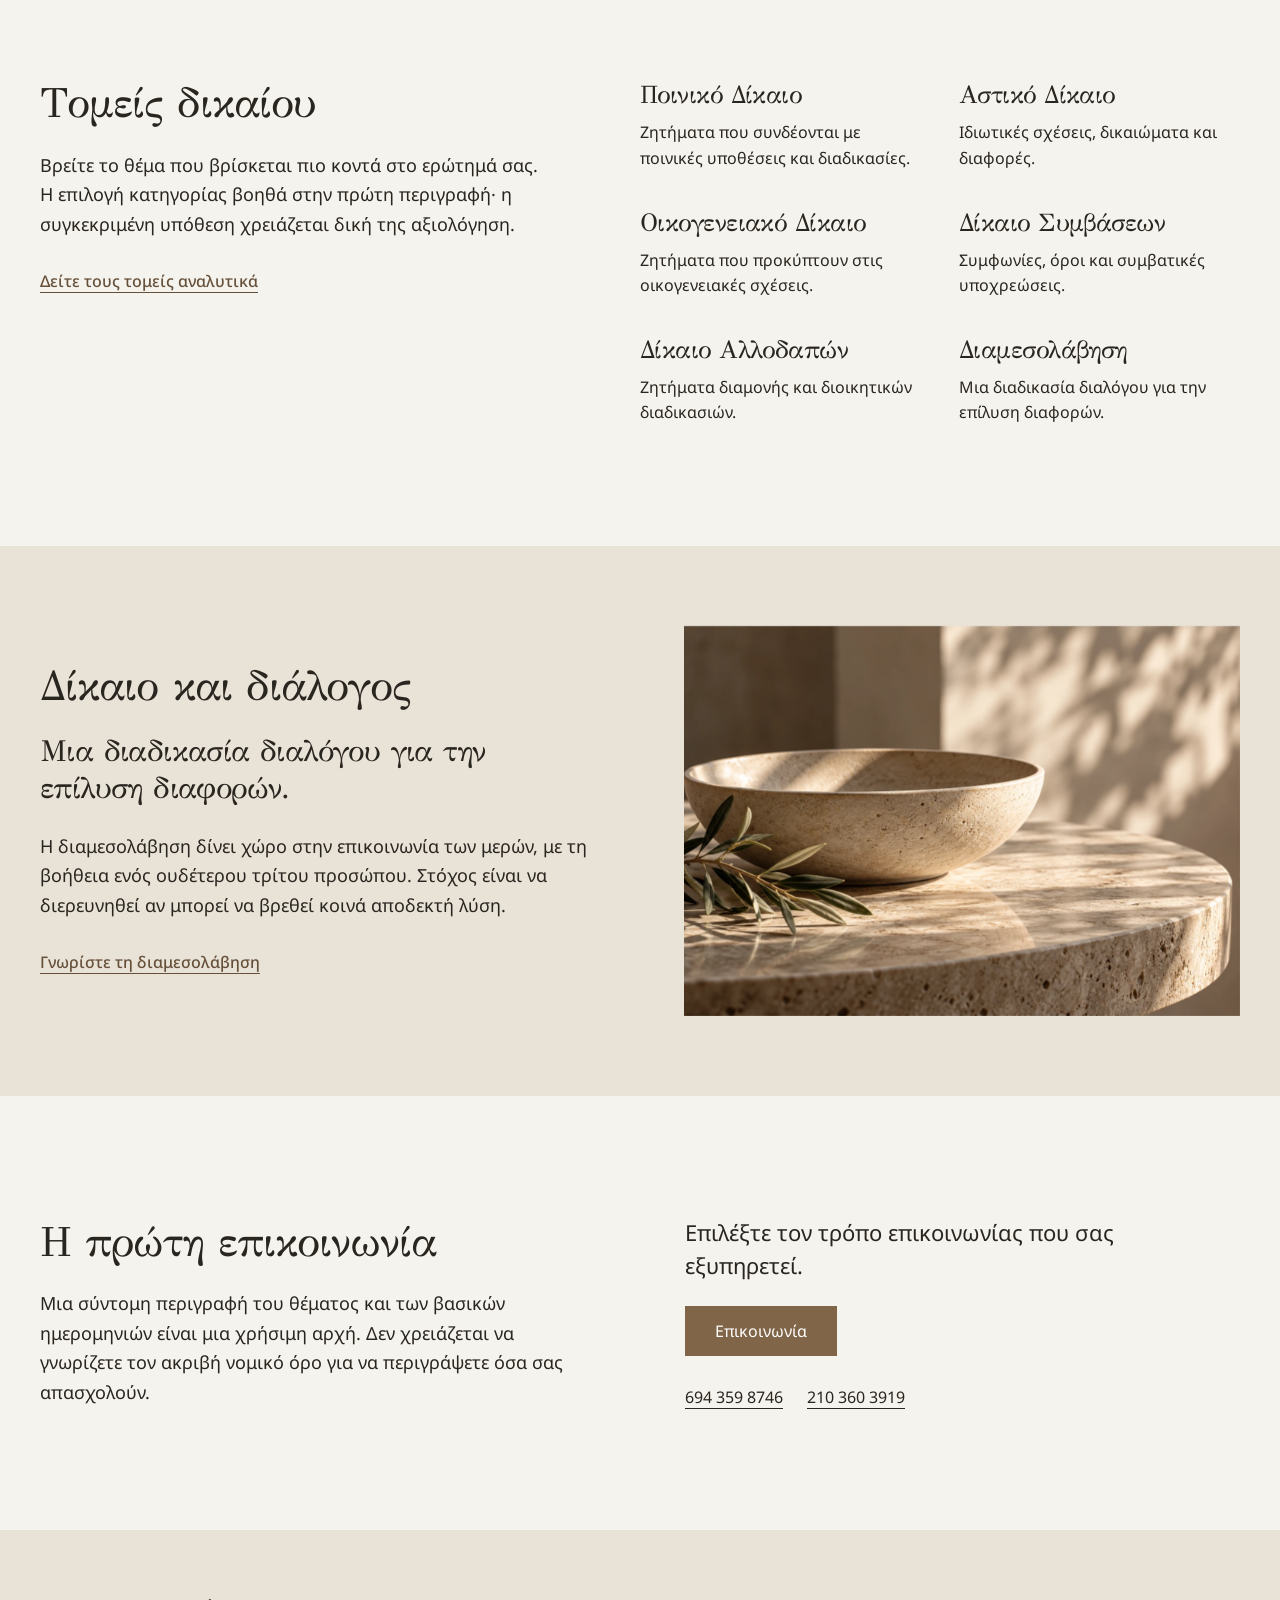
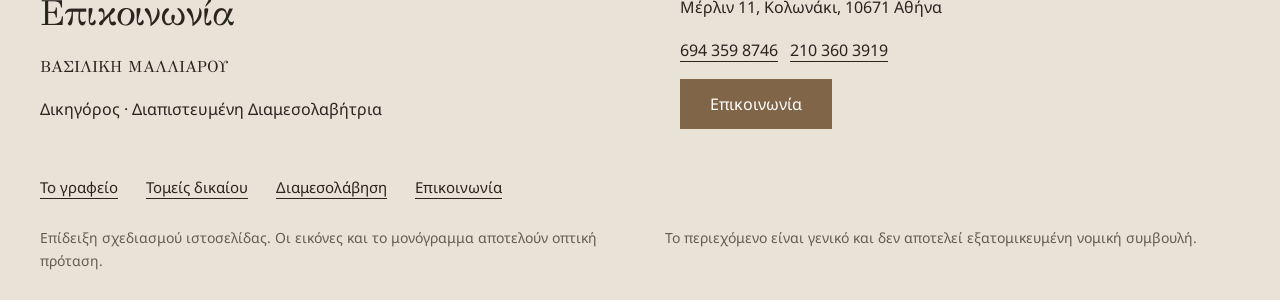
==== commit 21c6ebf2: "Replace bronze bowl with scales of justice detail" ====
--- a/site/index.html
+++ b/site/index.html
@@ -1,2 +1,2 @@
 <!doctype html>
-<html lang="el"><head><meta charset="utf-8"><meta name="viewport" content="width=device-width,initial-scale=1"><meta name="robots" content="noindex,nofollow"><meta name="description" content="Δικηγορία και διαπιστευμένη διαμεσολάβηση στο Κολωνάκι. Το γραφείο, οι τομείς δικαίου και η επικοινωνία."><title>ΒΑΣΙΛΙΚΗ ΜΑΛΛΙΑΡΟΥ | Δικηγόρος στο Κολωνάκι</title><link rel="icon" href="favicon.svg" type="image/svg+xml"><link rel="preload" href="assets/gfs-didot.ttf" as="font" type="font/ttf" crossorigin><link rel="preload" href="assets/noto-sans.ttf" as="font" type="font/ttf" crossorigin><link rel="stylesheet" href="styles.css"><script src="site.js" defer></script></head><body><a class="skip" href="#main">Μετάβαση στο περιεχόμενο</a><header class="site-header"><div class="wrap header-inner"><a class="brand reveal" href="index.html" aria-label="ΒΑΣΙΛΙΚΗ ΜΑΛΛΙΑΡΟΥ — Αρχική"><span class="monogram" aria-hidden="true"><span>Β</span><span>Μ</span></span><span class="brand-name">ΒΑΣΙΛΙΚΗ ΜΑΛΛΙΑΡΟΥ</span></a><button class="menu-toggle" type="button" aria-controls="navigation" aria-expanded="false">Μενού</button><nav class="primary-nav reveal" id="navigation" aria-label="Κύρια πλοήγηση" style="--delay:60ms"><a href="grafeio.html">Το γραφείο</a><a href="tomeis.html">Τομείς δικαίου</a><a href="diamesolavisi.html">Διαμεσολάβηση</a><a href="epikoinonia.html">Επικοινωνία</a></nav></div></header><main id="main"><div class="wrap"><section class="hero"><h1 class="reveal" style="--delay:120ms">Η υπόθεσή σας<br>στο επίκεντρο.</h1><p class="lead reveal" style="--delay:180ms">Δικηγόρος και διαπιστευμένη διαμεσολαβήτρια στο Κολωνάκι.</p><div class="reveal" style="--delay:240ms"><a class="button" href="epikoinonia.html">Επικοινωνία</a></div></section><div class="hero-diptych"><figure class=" reveal"><img src="assets/paper-pen.webp?v=bm-1" alt="" width="1600" height="1067" loading="eager" fetchpriority="high" decoding="async" style=""></figure><figure class=" reveal"><img src="assets/bronze-stone.webp" alt="" width="1600" height="1067" loading="lazy" decoding="async" style=""></figure></div><section class="section split"><div><h2 class="reveal">Το γραφείο</h2><figure class="office-photo reveal"><img src="assets/light-door.webp" alt="" width="1600" height="1067" loading="lazy" decoding="async" style=""></figure></div><div class="reveal"><p class="statement">Δικηγορία και διαμεσολάβηση στην Αθήνα.</p><p>Το γραφείο ΒΑΣΙΛΙΚΗ ΜΑΛΛΙΑΡΟΥ βρίσκεται στην οδό Μέρλιν 11, στο Κολωνάκι. Η επαγγελματική παρουσία συνδυάζει τη δικηγορία με τη διαπιστευμένη διαμεσολάβηση.</p><p>Γνωρίστε τους τομείς δικαίου, διαβάστε μια σύντομη εισαγωγή στη διαμεσολάβηση και επιλέξτε τον τρόπο επικοινωνίας που σας εξυπηρετεί.</p><a class="text-link" href="grafeio.html">Γνωρίστε το γραφείο</a><p class="location">Μέρλιν 11, Κολωνάκι</p></div></section><section class="section practice-overview" style="padding-top:0"><div class="section-heading reveal"><h2>Τομείς δικαίου</h2><p>Βρείτε το θέμα που βρίσκεται πιο κοντά στο ερώτημά σας. Η επιλογή κατηγορίας βοηθά στην πρώτη περιγραφή· η συγκεκριμένη υπόθεση χρειάζεται δική της αξιολόγηση.</p><a class="text-link" href="tomeis.html">Δείτε τους τομείς αναλυτικά</a></div><div class="practice-links"><a class="reveal" href="tomeis.html#poiniko"><h3>Ποινικό Δίκαιο</h3><p>Ζητήματα που συνδέονται με ποινικές υποθέσεις και διαδικασίες.</p></a><a class="reveal" href="tomeis.html#astiko"><h3>Αστικό Δίκαιο</h3><p>Ιδιωτικές σχέσεις, δικαιώματα και διαφορές.</p></a><a class="reveal" href="tomeis.html#oikogeneiako"><h3>Οικογενειακό Δίκαιο</h3><p>Ζητήματα που προκύπτουν στις οικογενειακές σχέσεις.</p></a><a class="reveal" href="tomeis.html#symvaseis"><h3>Δίκαιο Συμβάσεων</h3><p>Συμφωνίες, όροι και συμβατικές υποχρεώσεις.</p></a><a class="reveal" href="tomeis.html#allodapon"><h3>Δίκαιο Αλλοδαπών</h3><p>Ζητήματα διαμονής και διοικητικών διαδικασιών.</p></a><a class="reveal" href="tomeis.html#diamesolavisi"><h3>Διαμεσολάβηση</h3><p>Μια διαδικασία διαλόγου για την επίλυση διαφορών.</p></a></div></section></div><section class="tone"><div class="wrap split"><div class="reveal"><h2>Δίκαιο και διάλογος</h2><p class="statement">Μια διαδικασία διαλόγου για την επίλυση διαφορών.</p><p>Η διαμεσολάβηση δίνει χώρο στην επικοινωνία των μερών, με τη βοήθεια ενός ουδέτερου τρίτου προσώπου. Στόχος είναι να διερευνηθεί αν μπορεί να βρεθεί κοινά αποδεκτή λύση.</p><a class="text-link" href="diamesolavisi.html">Γνωρίστε τη διαμεσολάβηση</a></div><figure class="feature-photo reveal"><img src="assets/quiet-table.webp" alt="" width="1600" height="1067" loading="lazy" decoding="async" style=""></figure></div></section><section class="section wrap contact-close"><div class="reveal"><h2>Η πρώτη επικοινωνία</h2><p>Μια σύντομη περιγραφή του θέματος και των βασικών ημερομηνιών είναι μια χρήσιμη αρχή. Δεν χρειάζεται να γνωρίζετε τον ακριβή νομικό όρο για να περιγράψετε όσα σας απασχολούν.</p></div><div class="reveal"><p class="lead">Επιλέξτε τον τρόπο επικοινωνίας που σας εξυπηρετεί.</p><a class="button" href="epikoinonia.html">Επικοινωνία</a><div class="contact-inline"><a href="tel:+306943598746">694 359 8746</a><a href="tel:+302103603919">210 360 3919</a></div></div></section></main><footer class="site-footer"><div class="wrap"><div class="footer-main"><div><h2>Επικοινωνία</h2><p class="footer-brand">ΒΑΣΙΛΙΚΗ ΜΑΛΛΙΑΡΟΥ</p><p>Δικηγόρος · Διαπιστευμένη Διαμεσολαβήτρια</p></div><div><p>Μέρλιν 11, Κολωνάκι, 10671 Αθήνα</p><p><a href="tel:+306943598746">694 359 8746</a> &nbsp; <a href="tel:+302103603919">210 360 3919</a></p><a class="button" href="epikoinonia.html">Επικοινωνία</a></div></div><nav class="footer-links" aria-label="Πλοήγηση υποσέλιδου"><a href="grafeio.html">Το γραφείο</a><a href="tomeis.html">Τομείς δικαίου</a><a href="diamesolavisi.html">Διαμεσολάβηση</a><a href="epikoinonia.html">Επικοινωνία</a></nav><div class="footer-notes"><p>Επίδειξη σχεδιασμού ιστοσελίδας. Οι εικόνες και το μονόγραμμα αποτελούν οπτική πρόταση.</p><p>Το περιεχόμενο είναι γενικό και δεν αποτελεί εξατομικευμένη νομική συμβουλή.</p></div></div></footer></body></html>+<html lang="el"><head><meta charset="utf-8"><meta name="viewport" content="width=device-width,initial-scale=1"><meta name="robots" content="noindex,nofollow"><meta name="description" content="Δικηγορία και διαπιστευμένη διαμεσολάβηση στο Κολωνάκι. Το γραφείο, οι τομείς δικαίου και η επικοινωνία."><title>ΒΑΣΙΛΙΚΗ ΜΑΛΛΙΑΡΟΥ | Δικηγόρος στο Κολωνάκι</title><link rel="icon" href="favicon.svg" type="image/svg+xml"><link rel="preload" href="assets/gfs-didot.ttf" as="font" type="font/ttf" crossorigin><link rel="preload" href="assets/noto-sans.ttf" as="font" type="font/ttf" crossorigin><link rel="stylesheet" href="styles.css"><script src="site.js" defer></script></head><body><a class="skip" href="#main">Μετάβαση στο περιεχόμενο</a><header class="site-header"><div class="wrap header-inner"><a class="brand reveal" href="index.html" aria-label="ΒΑΣΙΛΙΚΗ ΜΑΛΛΙΑΡΟΥ — Αρχική"><span class="monogram" aria-hidden="true"><span>Β</span><span>Μ</span></span><span class="brand-name">ΒΑΣΙΛΙΚΗ ΜΑΛΛΙΑΡΟΥ</span></a><button class="menu-toggle" type="button" aria-controls="navigation" aria-expanded="false">Μενού</button><nav class="primary-nav reveal" id="navigation" aria-label="Κύρια πλοήγηση" style="--delay:60ms"><a href="grafeio.html">Το γραφείο</a><a href="tomeis.html">Τομείς δικαίου</a><a href="diamesolavisi.html">Διαμεσολάβηση</a><a href="epikoinonia.html">Επικοινωνία</a></nav></div></header><main id="main"><div class="wrap"><section class="hero"><h1 class="reveal" style="--delay:120ms">Η υπόθεσή σας<br>στο επίκεντρο.</h1><p class="lead reveal" style="--delay:180ms">Δικηγόρος και διαπιστευμένη διαμεσολαβήτρια στο Κολωνάκι.</p><div class="reveal" style="--delay:240ms"><a class="button" href="epikoinonia.html">Επικοινωνία</a></div></section><div class="hero-diptych"><figure class=" reveal"><img src="assets/paper-pen.webp?v=bm-1" alt="" width="1600" height="1067" loading="eager" fetchpriority="high" decoding="async" style=""></figure><figure class=" reveal"><img src="assets/bronze-stone.webp?v=scales-1" alt="" width="1600" height="1067" loading="lazy" decoding="async" style=""></figure></div><section class="section split"><div><h2 class="reveal">Το γραφείο</h2><figure class="office-photo reveal"><img src="assets/light-door.webp" alt="" width="1600" height="1067" loading="lazy" decoding="async" style=""></figure></div><div class="reveal"><p class="statement">Δικηγορία και διαμεσολάβηση στην Αθήνα.</p><p>Το γραφείο ΒΑΣΙΛΙΚΗ ΜΑΛΛΙΑΡΟΥ βρίσκεται στην οδό Μέρλιν 11, στο Κολωνάκι. Η επαγγελματική παρουσία συνδυάζει τη δικηγορία με τη διαπιστευμένη διαμεσολάβηση.</p><p>Γνωρίστε τους τομείς δικαίου, διαβάστε μια σύντομη εισαγωγή στη διαμεσολάβηση και επιλέξτε τον τρόπο επικοινωνίας που σας εξυπηρετεί.</p><a class="text-link" href="grafeio.html">Γνωρίστε το γραφείο</a><p class="location">Μέρλιν 11, Κολωνάκι</p></div></section><section class="section practice-overview" style="padding-top:0"><div class="section-heading reveal"><h2>Τομείς δικαίου</h2><p>Βρείτε το θέμα που βρίσκεται πιο κοντά στο ερώτημά σας. Η επιλογή κατηγορίας βοηθά στην πρώτη περιγραφή· η συγκεκριμένη υπόθεση χρειάζεται δική της αξιολόγηση.</p><a class="text-link" href="tomeis.html">Δείτε τους τομείς αναλυτικά</a></div><div class="practice-links"><a class="reveal" href="tomeis.html#poiniko"><h3>Ποινικό Δίκαιο</h3><p>Ζητήματα που συνδέονται με ποινικές υποθέσεις και διαδικασίες.</p></a><a class="reveal" href="tomeis.html#astiko"><h3>Αστικό Δίκαιο</h3><p>Ιδιωτικές σχέσεις, δικαιώματα και διαφορές.</p></a><a class="reveal" href="tomeis.html#oikogeneiako"><h3>Οικογενειακό Δίκαιο</h3><p>Ζητήματα που προκύπτουν στις οικογενειακές σχέσεις.</p></a><a class="reveal" href="tomeis.html#symvaseis"><h3>Δίκαιο Συμβάσεων</h3><p>Συμφωνίες, όροι και συμβατικές υποχρεώσεις.</p></a><a class="reveal" href="tomeis.html#allodapon"><h3>Δίκαιο Αλλοδαπών</h3><p>Ζητήματα διαμονής και διοικητικών διαδικασιών.</p></a><a class="reveal" href="tomeis.html#diamesolavisi"><h3>Διαμεσολάβηση</h3><p>Μια διαδικασία διαλόγου για την επίλυση διαφορών.</p></a></div></section></div><section class="tone"><div class="wrap split"><div class="reveal"><h2>Δίκαιο και διάλογος</h2><p class="statement">Μια διαδικασία διαλόγου για την επίλυση διαφορών.</p><p>Η διαμεσολάβηση δίνει χώρο στην επικοινωνία των μερών, με τη βοήθεια ενός ουδέτερου τρίτου προσώπου. Στόχος είναι να διερευνηθεί αν μπορεί να βρεθεί κοινά αποδεκτή λύση.</p><a class="text-link" href="diamesolavisi.html">Γνωρίστε τη διαμεσολάβηση</a></div><figure class="feature-photo reveal"><img src="assets/quiet-table.webp" alt="" width="1600" height="1067" loading="lazy" decoding="async" style=""></figure></div></section><section class="section wrap contact-close"><div class="reveal"><h2>Η πρώτη επικοινωνία</h2><p>Μια σύντομη περιγραφή του θέματος και των βασικών ημερομηνιών είναι μια χρήσιμη αρχή. Δεν χρειάζεται να γνωρίζετε τον ακριβή νομικό όρο για να περιγράψετε όσα σας απασχολούν.</p></div><div class="reveal"><p class="lead">Επιλέξτε τον τρόπο επικοινωνίας που σας εξυπηρετεί.</p><a class="button" href="epikoinonia.html">Επικοινωνία</a><div class="contact-inline"><a href="tel:+306943598746">694 359 8746</a><a href="tel:+302103603919">210 360 3919</a></div></div></section></main><footer class="site-footer"><div class="wrap"><div class="footer-main"><div><h2>Επικοινωνία</h2><p class="footer-brand">ΒΑΣΙΛΙΚΗ ΜΑΛΛΙΑΡΟΥ</p><p>Δικηγόρος · Διαπιστευμένη Διαμεσολαβήτρια</p></div><div><p>Μέρλιν 11, Κολωνάκι, 10671 Αθήνα</p><p><a href="tel:+306943598746">694 359 8746</a> &nbsp; <a href="tel:+302103603919">210 360 3919</a></p><a class="button" href="epikoinonia.html">Επικοινωνία</a></div></div><nav class="footer-links" aria-label="Πλοήγηση υποσέλιδου"><a href="grafeio.html">Το γραφείο</a><a href="tomeis.html">Τομείς δικαίου</a><a href="diamesolavisi.html">Διαμεσολάβηση</a><a href="epikoinonia.html">Επικοινωνία</a></nav><div class="footer-notes"><p>Επίδειξη σχεδιασμού ιστοσελίδας. Οι εικόνες και το μονόγραμμα αποτελούν οπτική πρόταση.</p><p>Το περιεχόμενο είναι γενικό και δεν αποτελεί εξατομικευμένη νομική συμβουλή.</p></div></div></footer></body></html>
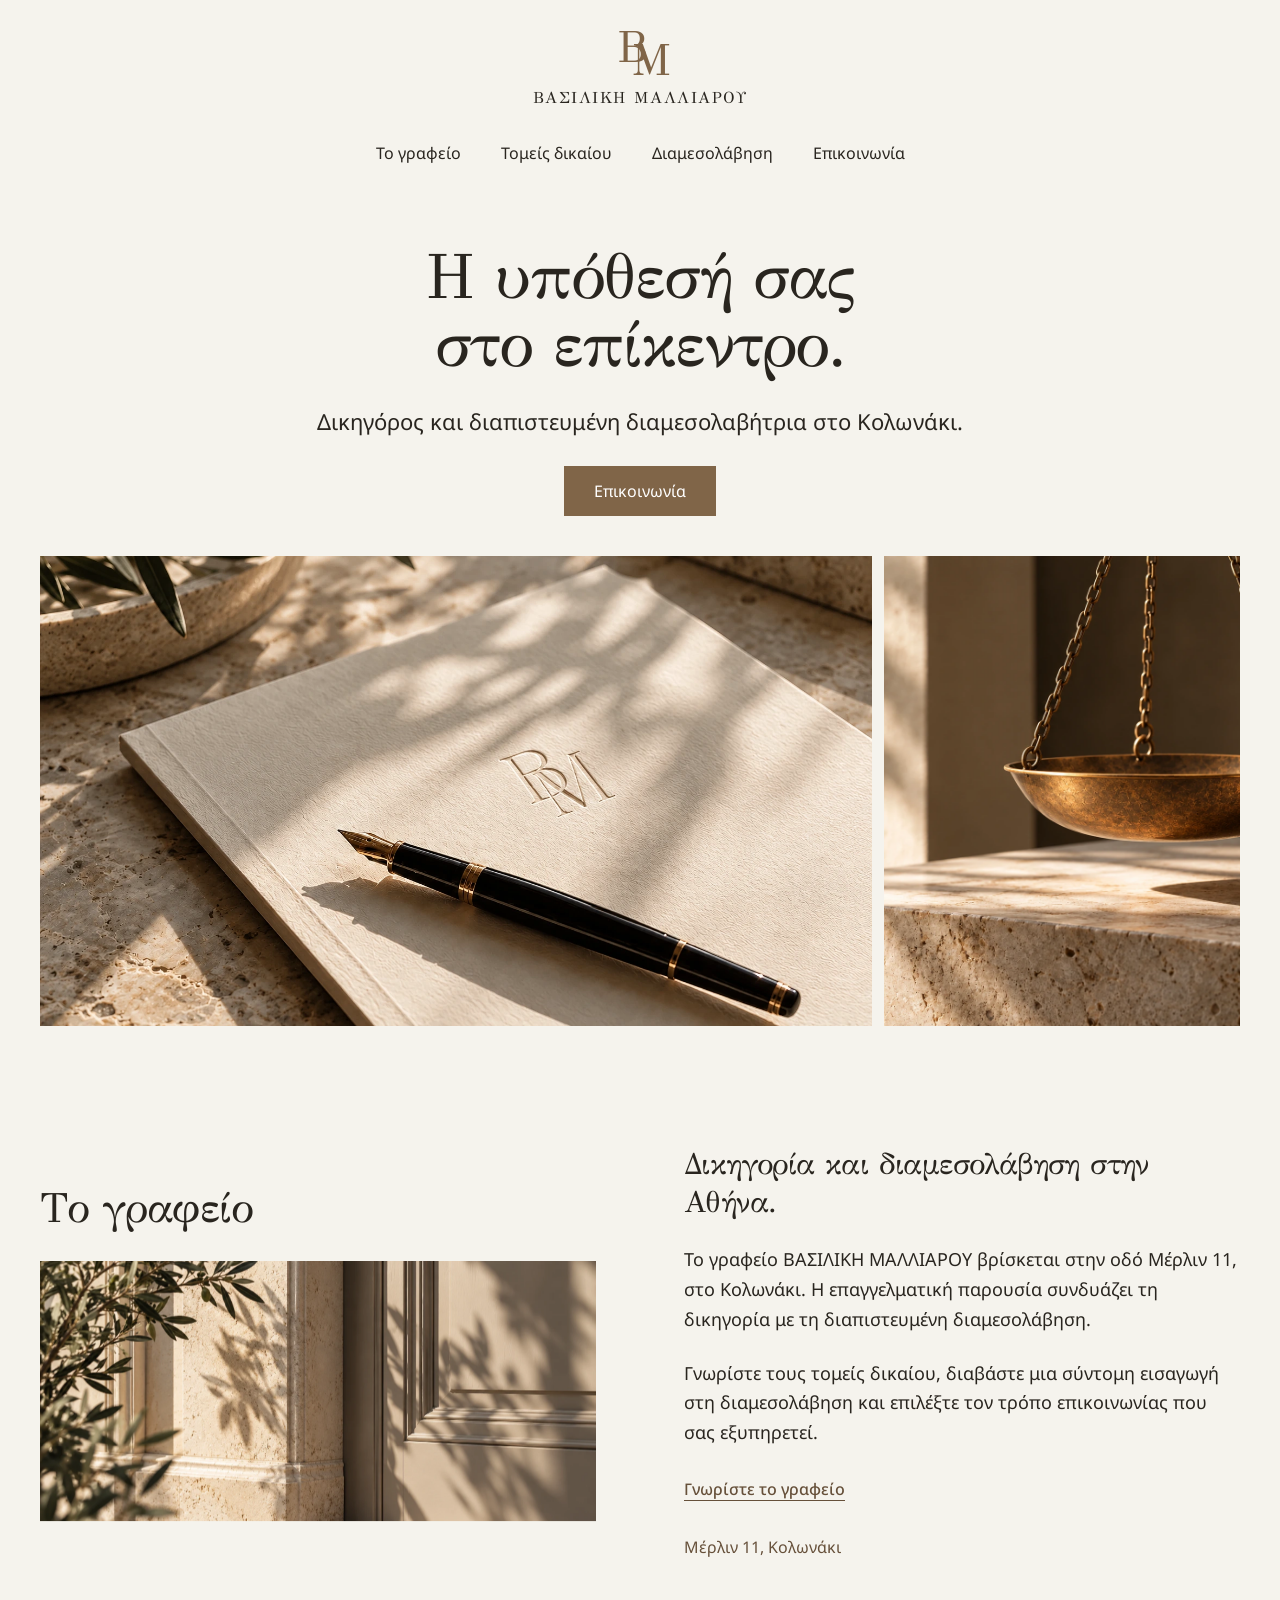
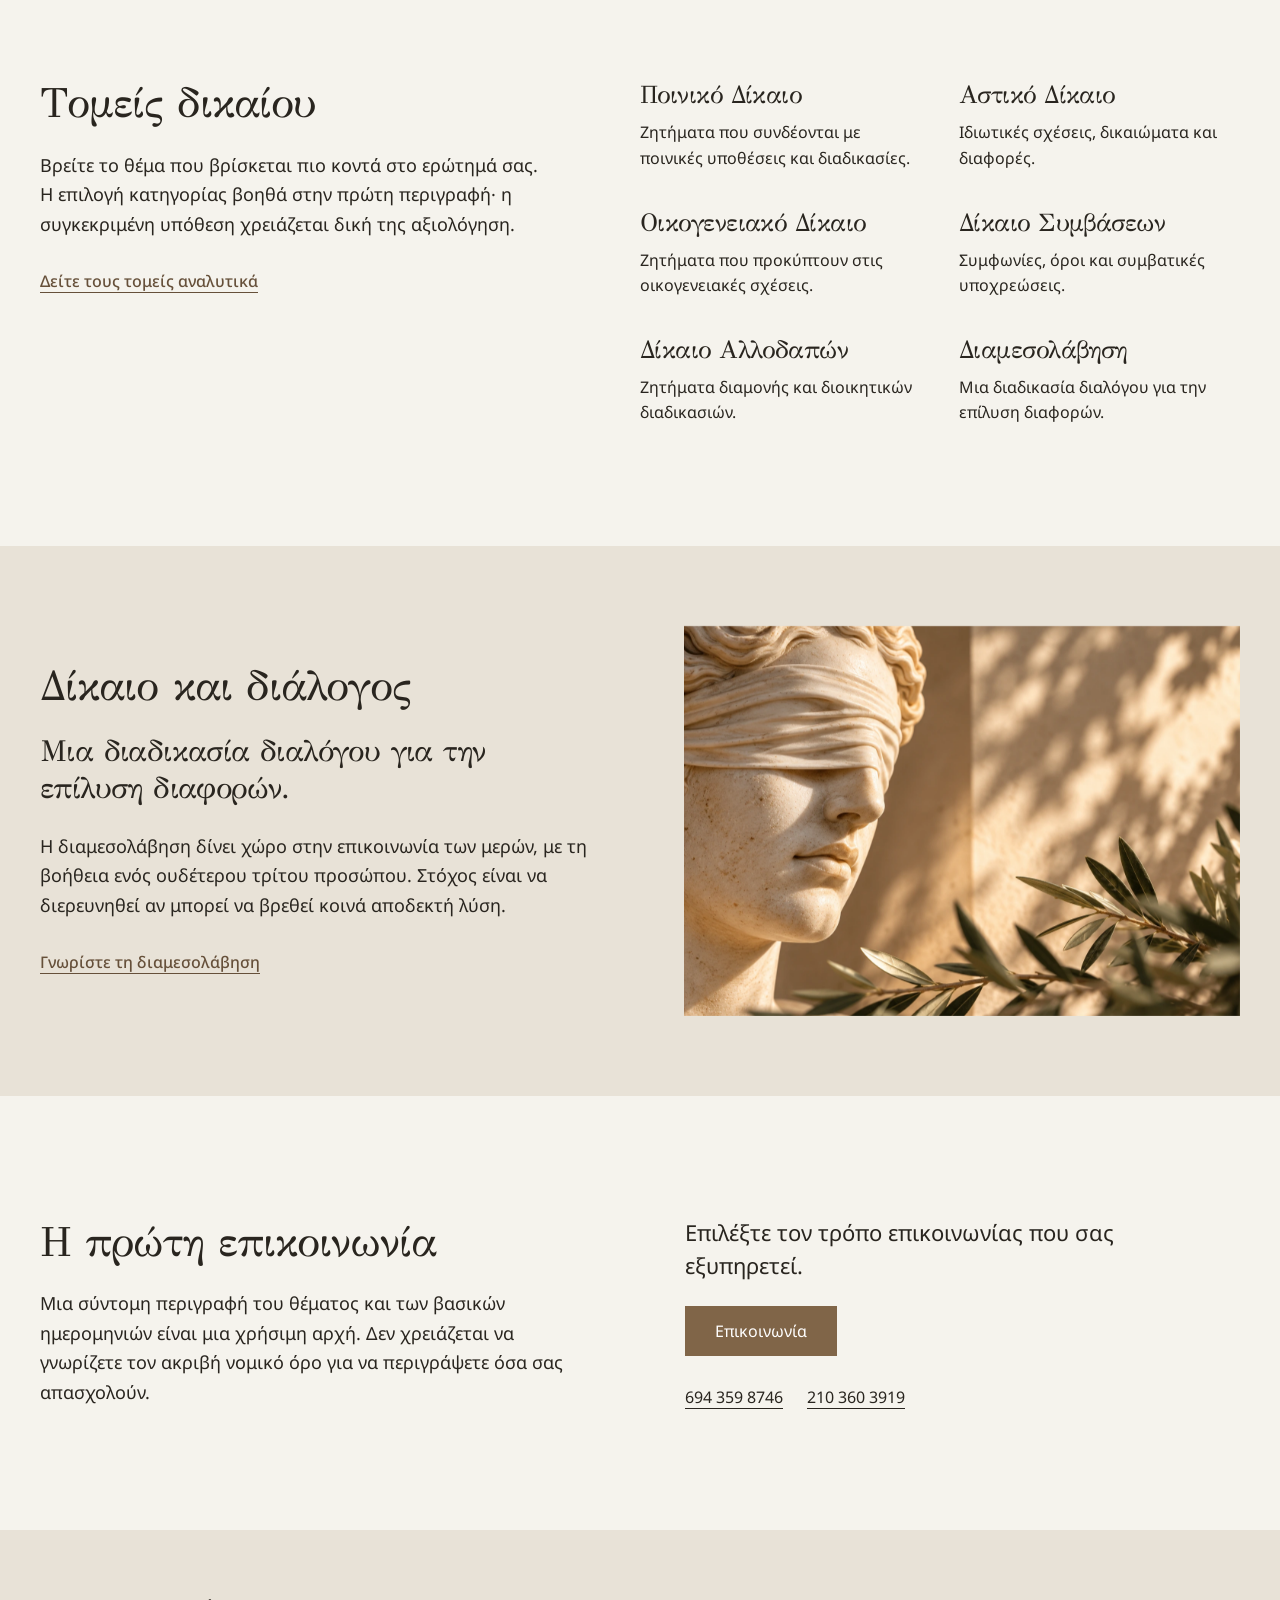
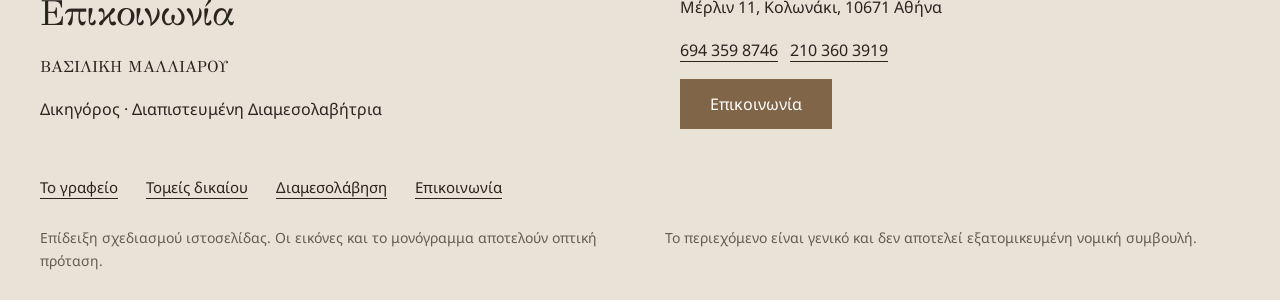
==== commit fbd2ad51: "Compose Justice portrait with olive branch and warm wall" ====
--- a/site/index.html
+++ b/site/index.html
@@ -1,2 +1,2 @@
 <!doctype html>
-<html lang="el"><head><meta charset="utf-8"><meta name="viewport" content="width=device-width,initial-scale=1"><meta name="robots" content="noindex,nofollow"><meta name="description" content="Δικηγορία και διαπιστευμένη διαμεσολάβηση στο Κολωνάκι. Το γραφείο, οι τομείς δικαίου και η επικοινωνία."><title>ΒΑΣΙΛΙΚΗ ΜΑΛΛΙΑΡΟΥ | Δικηγόρος στο Κολωνάκι</title><link rel="icon" href="favicon.svg" type="image/svg+xml"><link rel="preload" href="assets/gfs-didot.ttf" as="font" type="font/ttf" crossorigin><link rel="preload" href="assets/noto-sans.ttf" as="font" type="font/ttf" crossorigin><link rel="stylesheet" href="styles.css"><script src="site.js" defer></script></head><body><a class="skip" href="#main">Μετάβαση στο περιεχόμενο</a><header class="site-header"><div class="wrap header-inner"><a class="brand reveal" href="index.html" aria-label="ΒΑΣΙΛΙΚΗ ΜΑΛΛΙΑΡΟΥ — Αρχική"><span class="monogram" aria-hidden="true"><span>Β</span><span>Μ</span></span><span class="brand-name">ΒΑΣΙΛΙΚΗ ΜΑΛΛΙΑΡΟΥ</span></a><button class="menu-toggle" type="button" aria-controls="navigation" aria-expanded="false">Μενού</button><nav class="primary-nav reveal" id="navigation" aria-label="Κύρια πλοήγηση" style="--delay:60ms"><a href="grafeio.html">Το γραφείο</a><a href="tomeis.html">Τομείς δικαίου</a><a href="diamesolavisi.html">Διαμεσολάβηση</a><a href="epikoinonia.html">Επικοινωνία</a></nav></div></header><main id="main"><div class="wrap"><section class="hero"><h1 class="reveal" style="--delay:120ms">Η υπόθεσή σας<br>στο επίκεντρο.</h1><p class="lead reveal" style="--delay:180ms">Δικηγόρος και διαπιστευμένη διαμεσολαβήτρια στο Κολωνάκι.</p><div class="reveal" style="--delay:240ms"><a class="button" href="epikoinonia.html">Επικοινωνία</a></div></section><div class="hero-diptych"><figure class=" reveal"><img src="assets/paper-pen.webp?v=bm-1" alt="" width="1600" height="1067" loading="eager" fetchpriority="high" decoding="async" style=""></figure><figure class=" reveal"><img src="assets/bronze-stone.webp?v=scales-1" alt="" width="1600" height="1067" loading="lazy" decoding="async" style=""></figure></div><section class="section split"><div><h2 class="reveal">Το γραφείο</h2><figure class="office-photo reveal"><img src="assets/light-door.webp" alt="" width="1600" height="1067" loading="lazy" decoding="async" style=""></figure></div><div class="reveal"><p class="statement">Δικηγορία και διαμεσολάβηση στην Αθήνα.</p><p>Το γραφείο ΒΑΣΙΛΙΚΗ ΜΑΛΛΙΑΡΟΥ βρίσκεται στην οδό Μέρλιν 11, στο Κολωνάκι. Η επαγγελματική παρουσία συνδυάζει τη δικηγορία με τη διαπιστευμένη διαμεσολάβηση.</p><p>Γνωρίστε τους τομείς δικαίου, διαβάστε μια σύντομη εισαγωγή στη διαμεσολάβηση και επιλέξτε τον τρόπο επικοινωνίας που σας εξυπηρετεί.</p><a class="text-link" href="grafeio.html">Γνωρίστε το γραφείο</a><p class="location">Μέρλιν 11, Κολωνάκι</p></div></section><section class="section practice-overview" style="padding-top:0"><div class="section-heading reveal"><h2>Τομείς δικαίου</h2><p>Βρείτε το θέμα που βρίσκεται πιο κοντά στο ερώτημά σας. Η επιλογή κατηγορίας βοηθά στην πρώτη περιγραφή· η συγκεκριμένη υπόθεση χρειάζεται δική της αξιολόγηση.</p><a class="text-link" href="tomeis.html">Δείτε τους τομείς αναλυτικά</a></div><div class="practice-links"><a class="reveal" href="tomeis.html#poiniko"><h3>Ποινικό Δίκαιο</h3><p>Ζητήματα που συνδέονται με ποινικές υποθέσεις και διαδικασίες.</p></a><a class="reveal" href="tomeis.html#astiko"><h3>Αστικό Δίκαιο</h3><p>Ιδιωτικές σχέσεις, δικαιώματα και διαφορές.</p></a><a class="reveal" href="tomeis.html#oikogeneiako"><h3>Οικογενειακό Δίκαιο</h3><p>Ζητήματα που προκύπτουν στις οικογενειακές σχέσεις.</p></a><a class="reveal" href="tomeis.html#symvaseis"><h3>Δίκαιο Συμβάσεων</h3><p>Συμφωνίες, όροι και συμβατικές υποχρεώσεις.</p></a><a class="reveal" href="tomeis.html#allodapon"><h3>Δίκαιο Αλλοδαπών</h3><p>Ζητήματα διαμονής και διοικητικών διαδικασιών.</p></a><a class="reveal" href="tomeis.html#diamesolavisi"><h3>Διαμεσολάβηση</h3><p>Μια διαδικασία διαλόγου για την επίλυση διαφορών.</p></a></div></section></div><section class="tone"><div class="wrap split"><div class="reveal"><h2>Δίκαιο και διάλογος</h2><p class="statement">Μια διαδικασία διαλόγου για την επίλυση διαφορών.</p><p>Η διαμεσολάβηση δίνει χώρο στην επικοινωνία των μερών, με τη βοήθεια ενός ουδέτερου τρίτου προσώπου. Στόχος είναι να διερευνηθεί αν μπορεί να βρεθεί κοινά αποδεκτή λύση.</p><a class="text-link" href="diamesolavisi.html">Γνωρίστε τη διαμεσολάβηση</a></div><figure class="feature-photo reveal"><img src="assets/quiet-table.webp" alt="" width="1600" height="1067" loading="lazy" decoding="async" style=""></figure></div></section><section class="section wrap contact-close"><div class="reveal"><h2>Η πρώτη επικοινωνία</h2><p>Μια σύντομη περιγραφή του θέματος και των βασικών ημερομηνιών είναι μια χρήσιμη αρχή. Δεν χρειάζεται να γνωρίζετε τον ακριβή νομικό όρο για να περιγράψετε όσα σας απασχολούν.</p></div><div class="reveal"><p class="lead">Επιλέξτε τον τρόπο επικοινωνίας που σας εξυπηρετεί.</p><a class="button" href="epikoinonia.html">Επικοινωνία</a><div class="contact-inline"><a href="tel:+306943598746">694 359 8746</a><a href="tel:+302103603919">210 360 3919</a></div></div></section></main><footer class="site-footer"><div class="wrap"><div class="footer-main"><div><h2>Επικοινωνία</h2><p class="footer-brand">ΒΑΣΙΛΙΚΗ ΜΑΛΛΙΑΡΟΥ</p><p>Δικηγόρος · Διαπιστευμένη Διαμεσολαβήτρια</p></div><div><p>Μέρλιν 11, Κολωνάκι, 10671 Αθήνα</p><p><a href="tel:+306943598746">694 359 8746</a> &nbsp; <a href="tel:+302103603919">210 360 3919</a></p><a class="button" href="epikoinonia.html">Επικοινωνία</a></div></div><nav class="footer-links" aria-label="Πλοήγηση υποσέλιδου"><a href="grafeio.html">Το γραφείο</a><a href="tomeis.html">Τομείς δικαίου</a><a href="diamesolavisi.html">Διαμεσολάβηση</a><a href="epikoinonia.html">Επικοινωνία</a></nav><div class="footer-notes"><p>Επίδειξη σχεδιασμού ιστοσελίδας. Οι εικόνες και το μονόγραμμα αποτελούν οπτική πρόταση.</p><p>Το περιεχόμενο είναι γενικό και δεν αποτελεί εξατομικευμένη νομική συμβουλή.</p></div></div></footer></body></html>+<html lang="el"><head><meta charset="utf-8"><meta name="viewport" content="width=device-width,initial-scale=1"><meta name="robots" content="noindex,nofollow"><meta name="description" content="Δικηγορία και διαπιστευμένη διαμεσολάβηση στο Κολωνάκι. Το γραφείο, οι τομείς δικαίου και η επικοινωνία."><title>ΒΑΣΙΛΙΚΗ ΜΑΛΛΙΑΡΟΥ | Δικηγόρος στο Κολωνάκι</title><link rel="icon" href="favicon.svg" type="image/svg+xml"><link rel="preload" href="assets/gfs-didot.ttf" as="font" type="font/ttf" crossorigin><link rel="preload" href="assets/noto-sans.ttf" as="font" type="font/ttf" crossorigin><link rel="stylesheet" href="styles.css"><script src="site.js" defer></script></head><body><a class="skip" href="#main">Μετάβαση στο περιεχόμενο</a><header class="site-header"><div class="wrap header-inner"><a class="brand reveal" href="index.html" aria-label="ΒΑΣΙΛΙΚΗ ΜΑΛΛΙΑΡΟΥ — Αρχική"><span class="monogram" aria-hidden="true"><span>Β</span><span>Μ</span></span><span class="brand-name">ΒΑΣΙΛΙΚΗ ΜΑΛΛΙΑΡΟΥ</span></a><button class="menu-toggle" type="button" aria-controls="navigation" aria-expanded="false">Μενού</button><nav class="primary-nav reveal" id="navigation" aria-label="Κύρια πλοήγηση" style="--delay:60ms"><a href="grafeio.html">Το γραφείο</a><a href="tomeis.html">Τομείς δικαίου</a><a href="diamesolavisi.html">Διαμεσολάβηση</a><a href="epikoinonia.html">Επικοινωνία</a></nav></div></header><main id="main"><div class="wrap"><section class="hero"><h1 class="reveal" style="--delay:120ms">Η υπόθεσή σας<br>στο επίκεντρο.</h1><p class="lead reveal" style="--delay:180ms">Δικηγόρος και διαπιστευμένη διαμεσολαβήτρια στο Κολωνάκι.</p><div class="reveal" style="--delay:240ms"><a class="button" href="epikoinonia.html">Επικοινωνία</a></div></section><div class="hero-diptych"><figure class=" reveal"><img src="assets/paper-pen.webp?v=bm-1" alt="" width="1600" height="1067" loading="eager" fetchpriority="high" decoding="async" style=""></figure><figure class=" reveal"><img src="assets/bronze-stone.webp?v=scales-1" alt="" width="1600" height="1067" loading="lazy" decoding="async" style=""></figure></div><section class="section split"><div><h2 class="reveal">Το γραφείο</h2><figure class="office-photo reveal"><img src="assets/light-door.webp" alt="" width="1600" height="1067" loading="lazy" decoding="async" style=""></figure></div><div class="reveal"><p class="statement">Δικηγορία και διαμεσολάβηση στην Αθήνα.</p><p>Το γραφείο ΒΑΣΙΛΙΚΗ ΜΑΛΛΙΑΡΟΥ βρίσκεται στην οδό Μέρλιν 11, στο Κολωνάκι. Η επαγγελματική παρουσία συνδυάζει τη δικηγορία με τη διαπιστευμένη διαμεσολάβηση.</p><p>Γνωρίστε τους τομείς δικαίου, διαβάστε μια σύντομη εισαγωγή στη διαμεσολάβηση και επιλέξτε τον τρόπο επικοινωνίας που σας εξυπηρετεί.</p><a class="text-link" href="grafeio.html">Γνωρίστε το γραφείο</a><p class="location">Μέρλιν 11, Κολωνάκι</p></div></section><section class="section practice-overview" style="padding-top:0"><div class="section-heading reveal"><h2>Τομείς δικαίου</h2><p>Βρείτε το θέμα που βρίσκεται πιο κοντά στο ερώτημά σας. Η επιλογή κατηγορίας βοηθά στην πρώτη περιγραφή· η συγκεκριμένη υπόθεση χρειάζεται δική της αξιολόγηση.</p><a class="text-link" href="tomeis.html">Δείτε τους τομείς αναλυτικά</a></div><div class="practice-links"><a class="reveal" href="tomeis.html#poiniko"><h3>Ποινικό Δίκαιο</h3><p>Ζητήματα που συνδέονται με ποινικές υποθέσεις και διαδικασίες.</p></a><a class="reveal" href="tomeis.html#astiko"><h3>Αστικό Δίκαιο</h3><p>Ιδιωτικές σχέσεις, δικαιώματα και διαφορές.</p></a><a class="reveal" href="tomeis.html#oikogeneiako"><h3>Οικογενειακό Δίκαιο</h3><p>Ζητήματα που προκύπτουν στις οικογενειακές σχέσεις.</p></a><a class="reveal" href="tomeis.html#symvaseis"><h3>Δίκαιο Συμβάσεων</h3><p>Συμφωνίες, όροι και συμβατικές υποχρεώσεις.</p></a><a class="reveal" href="tomeis.html#allodapon"><h3>Δίκαιο Αλλοδαπών</h3><p>Ζητήματα διαμονής και διοικητικών διαδικασιών.</p></a><a class="reveal" href="tomeis.html#diamesolavisi"><h3>Διαμεσολάβηση</h3><p>Μια διαδικασία διαλόγου για την επίλυση διαφορών.</p></a></div></section></div><section class="tone"><div class="wrap split"><div class="reveal"><h2>Δίκαιο και διάλογος</h2><p class="statement">Μια διαδικασία διαλόγου για την επίλυση διαφορών.</p><p>Η διαμεσολάβηση δίνει χώρο στην επικοινωνία των μερών, με τη βοήθεια ενός ουδέτερου τρίτου προσώπου. Στόχος είναι να διερευνηθεί αν μπορεί να βρεθεί κοινά αποδεκτή λύση.</p><a class="text-link" href="diamesolavisi.html">Γνωρίστε τη διαμεσολάβηση</a></div><figure class="feature-photo reveal"><img src="assets/quiet-table.webp?v=justice-olive-1" alt="" width="1600" height="1067" loading="lazy" decoding="async" style="object-position:left center"></figure></div></section><section class="section wrap contact-close"><div class="reveal"><h2>Η πρώτη επικοινωνία</h2><p>Μια σύντομη περιγραφή του θέματος και των βασικών ημερομηνιών είναι μια χρήσιμη αρχή. Δεν χρειάζεται να γνωρίζετε τον ακριβή νομικό όρο για να περιγράψετε όσα σας απασχολούν.</p></div><div class="reveal"><p class="lead">Επιλέξτε τον τρόπο επικοινωνίας που σας εξυπηρετεί.</p><a class="button" href="epikoinonia.html">Επικοινωνία</a><div class="contact-inline"><a href="tel:+306943598746">694 359 8746</a><a href="tel:+302103603919">210 360 3919</a></div></div></section></main><footer class="site-footer"><div class="wrap"><div class="footer-main"><div><h2>Επικοινωνία</h2><p class="footer-brand">ΒΑΣΙΛΙΚΗ ΜΑΛΛΙΑΡΟΥ</p><p>Δικηγόρος · Διαπιστευμένη Διαμεσολαβήτρια</p></div><div><p>Μέρλιν 11, Κολωνάκι, 10671 Αθήνα</p><p><a href="tel:+306943598746">694 359 8746</a> &nbsp; <a href="tel:+302103603919">210 360 3919</a></p><a class="button" href="epikoinonia.html">Επικοινωνία</a></div></div><nav class="footer-links" aria-label="Πλοήγηση υποσέλιδου"><a href="grafeio.html">Το γραφείο</a><a href="tomeis.html">Τομείς δικαίου</a><a href="diamesolavisi.html">Διαμεσολάβηση</a><a href="epikoinonia.html">Επικοινωνία</a></nav><div class="footer-notes"><p>Επίδειξη σχεδιασμού ιστοσελίδας. Οι εικόνες και το μονόγραμμα αποτελούν οπτική πρόταση.</p><p>Το περιεχόμενο είναι γενικό και δεν αποτελεί εξατομικευμένη νομική συμβουλή.</p></div></div></footer></body></html>
